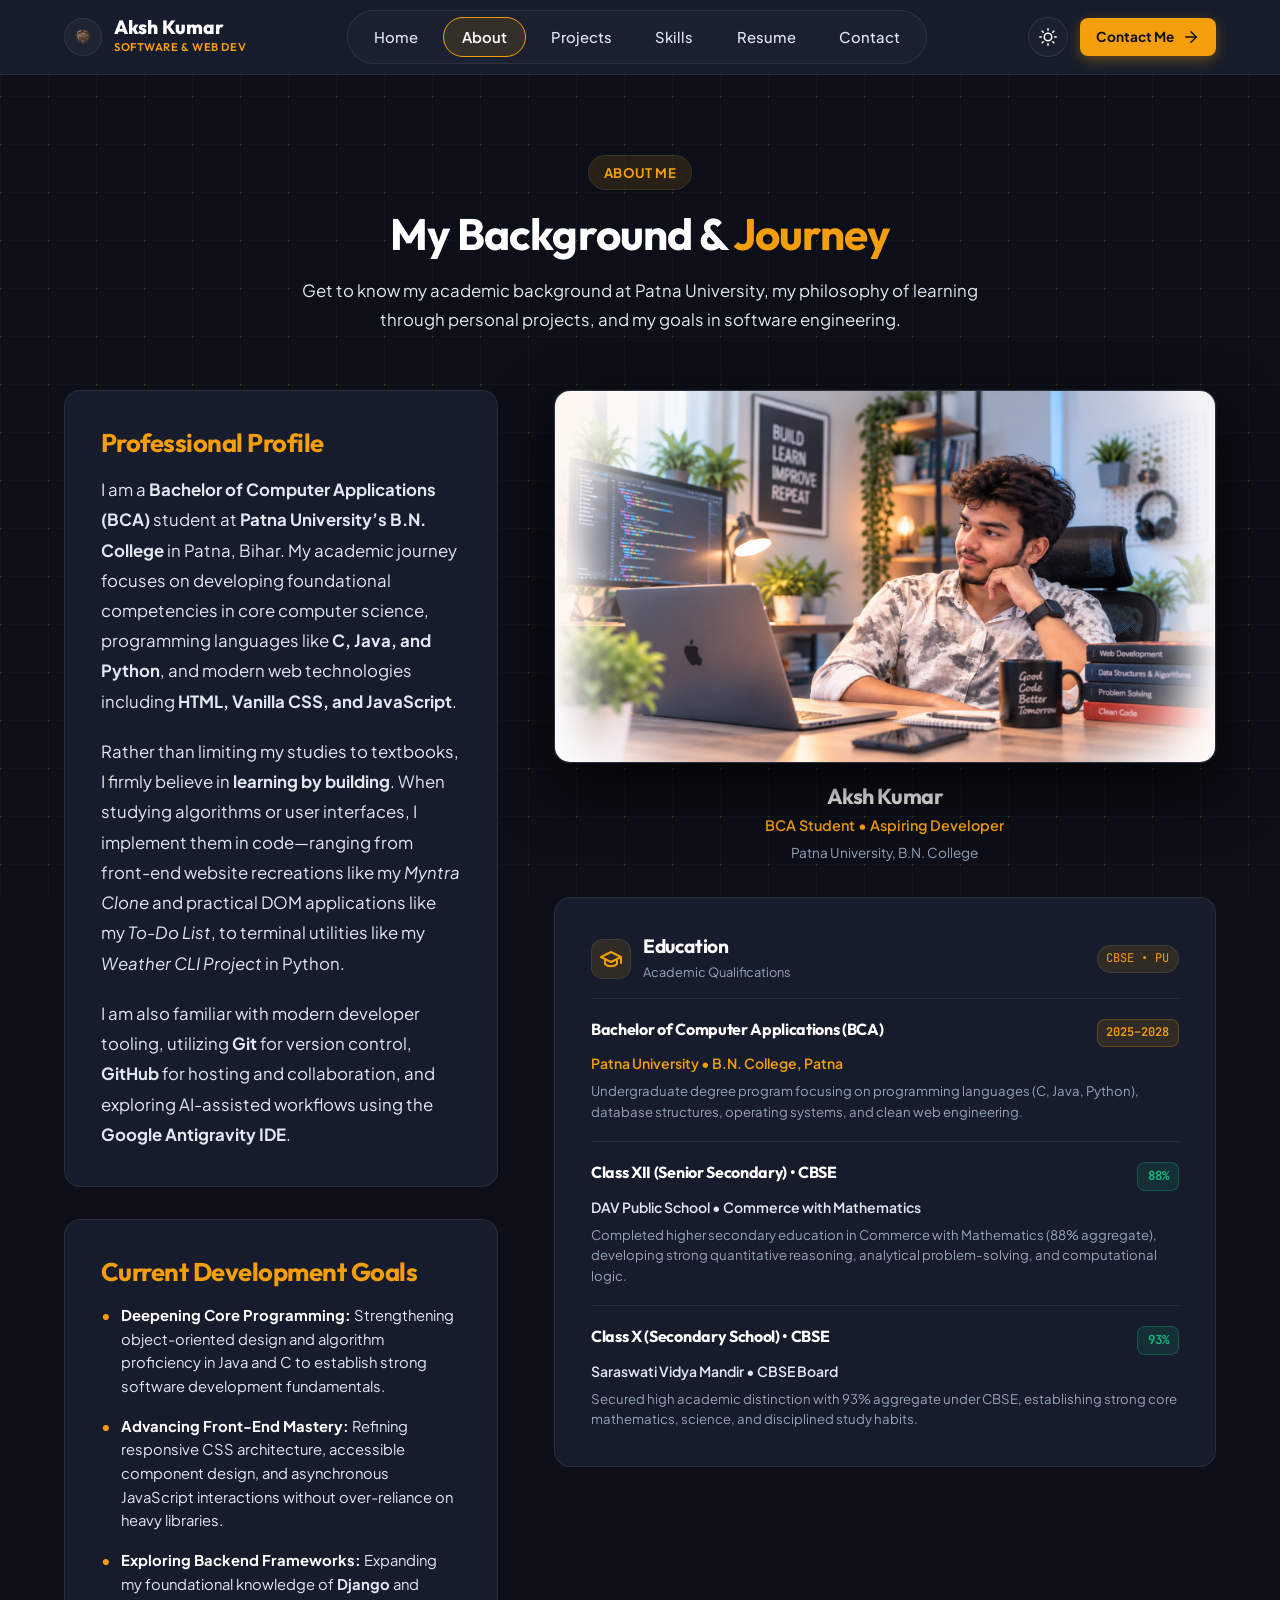
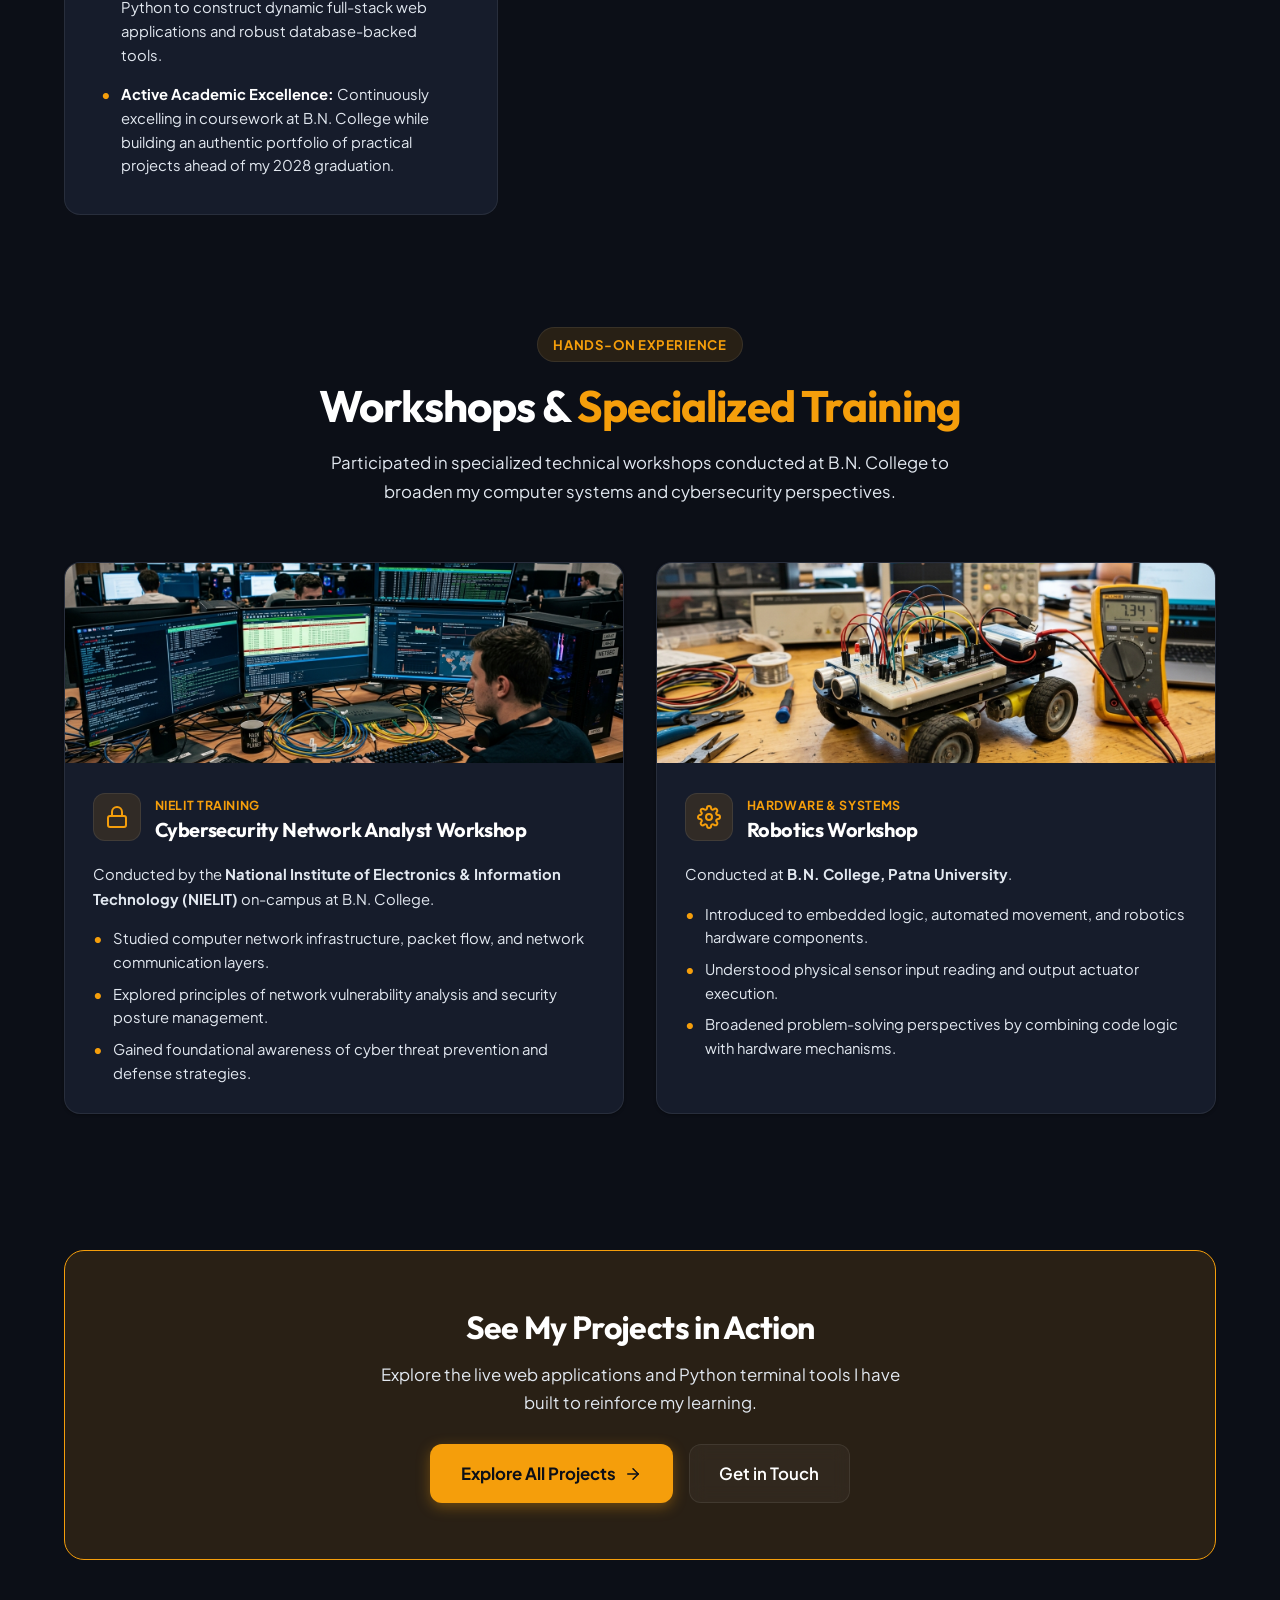
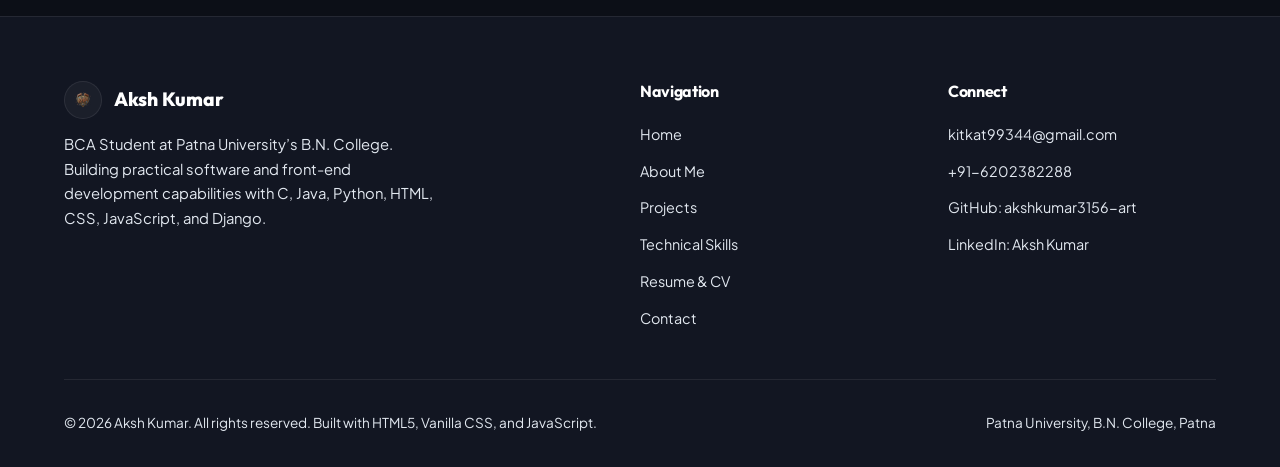
==== about.html @ bdd71a9c "Initial commit: Production-ready personal developer portfolio for Aksh Kumar" ====
<!DOCTYPE html>
<html lang="en" data-theme="dark">
<head>
  <meta charset="UTF-8">
  <meta name="viewport" content="width=device-width, initial-scale=1.0">
  <meta name="description" content="About Aksh Kumar - BCA Student at B.N. College, Patna University. Learn about his academic background, programming journey, workshops, and development goals.">
  <meta name="author" content="Aksh Kumar">
  <title>About Me | Aksh Kumar - BCA Student &amp; Developer</title>
  <link rel="icon" type="image/png" href="assets/images/kitkat-logo.png">
  <link rel="stylesheet" href="css/style.css">
</head>
<body>
  <!-- Navigation Header -->
  <header class="site-header" id="siteHeader">
    <div class="container nav-container">
      <a href="index.html" class="brand-link" aria-label="Aksh Kumar Portfolio Home">
        <img src="assets/images/kitkat-logo.png" alt="Aksh Kumar Emblem" class="brand-emblem" width="38" height="38">
        <span class="brand-text">
          <span class="brand-name">Aksh Kumar</span>
          <span class="brand-sub">Software &amp; Web Dev</span>
        </span>
      </a>

      <nav aria-label="Main Navigation">
        <ul class="nav-menu" id="desktopNav">
          <li><a href="index.html" class="nav-link">Home</a></li>
          <li><a href="about.html" class="nav-link active">About</a></li>
          <li><a href="projects.html" class="nav-link">Projects</a></li>
          <li><a href="skills.html" class="nav-link">Skills</a></li>
          <li><a href="resume.html" class="nav-link">Resume</a></li>
          <li><a href="contact.html" class="nav-link">Contact</a></li>
        </ul>
      </nav>

      <div class="nav-actions">
        <button type="button" class="theme-toggle-btn" id="themeToggleBtn" aria-label="Toggle Dark and Light Mode">
          <svg viewBox="0 0 24 24" fill="none" stroke="currentColor" stroke-width="2" stroke-linecap="round" stroke-linejoin="round" aria-hidden="true">
            <circle cx="12" cy="12" r="5"></circle>
            <line x1="12" y1="1" x2="12" y2="3"></line>
            <line x1="12" y1="21" x2="12" y2="23"></line>
            <line x1="4.22" y1="4.22" x2="5.64" y2="5.64"></line>
            <line x1="18.36" y1="18.36" x2="19.78" y2="19.78"></line>
            <line x1="1" y1="12" x2="3" y2="12"></line>
            <line x1="21" y1="12" x2="23" y2="12"></line>
            <line x1="4.22" y1="19.78" x2="5.64" y2="18.36"></line>
            <line x1="18.36" y1="5.64" x2="19.78" y2="4.22"></line>
          </svg>
        </button>

        <a href="contact.html" class="btn btn-primary btn-sm" id="navContactBtn">
          Contact Me
          <svg viewBox="0 0 24 24" fill="none" stroke="currentColor" stroke-width="2" stroke-linecap="round" stroke-linejoin="round" width="16" height="16" aria-hidden="true">
            <line x1="5" y1="12" x2="19" y2="12"></line>
            <polyline points="12 5 19 12 12 19"></polyline>
          </svg>
        </a>

        <button type="button" class="hamburger-btn" id="hamburgerBtn" aria-label="Toggle navigation menu" aria-expanded="false" aria-controls="mobileDrawer">
          <span></span>
          <span></span>
          <span></span>
        </button>
      </div>
    </div>

    <!-- Mobile Drawer -->
    <div class="mobile-nav-drawer" id="mobileDrawer" aria-label="Mobile Navigation">
      <a href="index.html" class="mobile-nav-link">Home</a>
      <a href="about.html" class="mobile-nav-link active">About</a>
      <a href="projects.html" class="mobile-nav-link">Projects</a>
      <a href="skills.html" class="mobile-nav-link">Skills</a>
      <a href="resume.html" class="mobile-nav-link">Resume</a>
      <a href="contact.html" class="mobile-nav-link">Contact</a>
      <div style="padding-top: 0.5rem;">
        <a href="assets/documents/Aksh_Kumar_Resume.pdf" download="Aksh_Kumar_Resume.pdf" target="_blank" rel="noopener noreferrer" class="btn btn-outline" style="width: 100%;">
          Download Resume (PDF)
        </a>
      </div>
    </div>
  </header>

  <!-- Main Content -->
  <main id="mainContent">
    <!-- About Hero Section -->
    <section class="section" id="aboutHero" style="padding-bottom: 2rem;">
      <div class="container">
        <div class="section-header">
          <span class="section-tag">About Me</span>
          <h1 class="section-title">My Background &amp; <span class="gradient-text">Journey</span></h1>
          <p class="section-description">
            Get to know my academic background at Patna University, my philosophy of learning through personal projects, and my goals in software engineering.
          </p>
        </div>

        <div class="hero-grid" style="align-items: flex-start;">
          <!-- Left: Detailed Bio -->
          <div>
            <div class="glass-card" style="margin-bottom: 2rem;">
              <h2 style="font-size: 1.6rem; margin-bottom: 1rem; color: var(--accent-primary);">Professional Profile</h2>
              <p style="font-size: 1.05rem; line-height: 1.8; margin-bottom: 1.25rem;">
                I am a <strong>Bachelor of Computer Applications (BCA)</strong> student at <strong>Patna University’s B.N. College</strong> in Patna, Bihar. My academic journey focuses on developing foundational competencies in core computer science, programming languages like <strong>C, Java, and Python</strong>, and modern web technologies including <strong>HTML, Vanilla CSS, and JavaScript</strong>.
              </p>
              <p style="font-size: 1.05rem; line-height: 1.8; margin-bottom: 1.25rem;">
                Rather than limiting my studies to textbooks, I firmly believe in <strong>learning by building</strong>. When studying algorithms or user interfaces, I implement them in code—ranging from front-end website recreations like my <em>Myntra Clone</em> and practical DOM applications like my <em>To-Do List</em>, to terminal utilities like my <em>Weather CLI Project</em> in Python.
              </p>
              <p style="font-size: 1.05rem; line-height: 1.8;">
                I am also familiar with modern developer tooling, utilizing <strong>Git</strong> for version control, <strong>GitHub</strong> for hosting and collaboration, and exploring AI-assisted workflows using the <strong>Google Antigravity IDE</strong>.
              </p>
            </div>

            <!-- Current Development Goals -->
            <div class="glass-card">
              <h2 style="font-size: 1.6rem; margin-bottom: 1rem; color: var(--accent-indigo);">Current Development Goals</h2>
              <ul class="resume-bullets" style="gap: 1rem;">
                <li>
                  <strong style="color: var(--text-primary);">Deepening Core Programming:</strong> Strengthening object-oriented design and algorithm proficiency in Java and C to establish strong software development fundamentals.
                </li>
                <li>
                  <strong style="color: var(--text-primary);">Advancing Front-End Mastery:</strong> Refining responsive CSS architecture, accessible component design, and asynchronous JavaScript interactions without over-reliance on heavy libraries.
                </li>
                <li>
                  <strong style="color: var(--text-primary);">Exploring Backend Frameworks:</strong> Expanding my foundational knowledge of <strong>Django</strong> and Python to construct dynamic full-stack web applications and robust database-backed tools.
                </li>
                <li>
                  <strong style="color: var(--text-primary);">Active Academic Excellence:</strong> Continuously excelling in coursework at B.N. College while building an authentic portfolio of practical projects ahead of my 2028 graduation.
                </li>
              </ul>
            </div>
          </div>

          <!-- Right Column: Profile Card & Education -->
          <div>
            <div class="hero-image-card" style="margin-bottom: 2rem;">
              <div class="hero-photo-container">
                <img src="assets/images/aksh-profile.png" alt="Aksh Kumar at his modern development workstation" class="hero-photo" width="1280" height="720" loading="eager">
              </div>
              <div style="padding-top: 1.25rem; text-align: center;">
                <h3 style="font-size: 1.35rem; margin-bottom: 0.25rem;">Aksh Kumar</h3>
                <p style="color: var(--accent-primary); font-weight: 600; font-size: 0.9rem;">BCA Student &bull; Aspiring Developer</p>
                <p style="color: var(--text-muted); font-size: 0.85rem; margin-top: 0.25rem;">Patna University, B.N. College</p>
              </div>
            </div>

            <!-- Academic Background & Education Card -->
            <div class="glass-card" style="margin-bottom: 2rem;">
              <div style="display: flex; align-items: center; justify-content: space-between; gap: 0.75rem; margin-bottom: 1.25rem; padding-bottom: 0.85rem; border-bottom: 1px solid var(--border-subtle);">
                <div style="display: flex; align-items: center; gap: 0.75rem;">
                  <div class="skill-icon-wrap" style="width: 40px; height: 40px;">
                    <svg viewBox="0 0 24 24" fill="none" stroke="currentColor" stroke-width="2" stroke-linecap="round" stroke-linejoin="round" width="20" height="20" aria-hidden="true">
                      <path d="M22 10v6M2 10l10-5 10 5-10 5z"></path>
                      <path d="M6 12v5c3 3 9 3 12 0v-5"></path>
                    </svg>
                  </div>
                  <div>
                    <h3 style="font-size: 1.2rem;">Education</h3>
                    <span style="font-size: 0.8rem; color: var(--text-muted);">Academic Qualifications</span>
                  </div>
                </div>
                <span class="skill-badge" style="font-family: var(--font-mono); font-size: 0.75rem;">CBSE &bull; PU</span>
              </div>

              <!-- Education Timeline -->
              <div style="display: flex; flex-direction: column; gap: 1.25rem;">
                <!-- 1. Bachelor of Computer Applications -->
                <div style="padding-bottom: 1.15rem; border-bottom: 1px solid var(--border-subtle);">
                  <div style="display: flex; justify-content: space-between; align-items: flex-start; gap: 0.5rem; margin-bottom: 0.3rem;">
                    <h4 style="font-size: 1rem; font-weight: 700; color: var(--text-primary); line-height: 1.3;">
                      Bachelor of Computer Applications (BCA)
                    </h4>
                    <span style="font-family: var(--font-mono); font-size: 0.75rem; font-weight: 600; color: var(--accent-primary); background: var(--gradient-accent-soft); padding: 0.2rem 0.55rem; border-radius: var(--radius-sm); border: 1px solid rgba(245, 158, 11, 0.25); white-space: nowrap;">
                      2025–2028
                    </span>
                  </div>
                  <div style="font-size: 0.875rem; color: var(--accent-primary); font-weight: 600; margin-bottom: 0.4rem;">
                    Patna University &bull; B.N. College, Patna
                  </div>
                  <p style="font-size: 0.825rem; color: var(--text-muted); line-height: 1.55; margin: 0;">
                    Undergraduate degree program focusing on programming languages (C, Java, Python), database structures, operating systems, and clean web engineering.
                  </p>
                </div>

                <!-- 2. Class 12th (Senior Secondary) -->
                <div style="padding-bottom: 1.15rem; border-bottom: 1px solid var(--border-subtle);">
                  <div style="display: flex; justify-content: space-between; align-items: flex-start; gap: 0.5rem; margin-bottom: 0.3rem;">
                    <h4 style="font-size: 1rem; font-weight: 700; color: var(--text-primary); line-height: 1.3;">
                      Class XII (Senior Secondary) &bull; CBSE
                    </h4>
                    <span style="font-family: var(--font-mono); font-size: 0.78rem; font-weight: 700; color: #10b981; background: rgba(16, 185, 129, 0.12); padding: 0.2rem 0.6rem; border-radius: var(--radius-sm); border: 1px solid rgba(16, 185, 129, 0.3); white-space: nowrap;">
                      88%
                    </span>
                  </div>
                  <div style="font-size: 0.875rem; color: var(--text-secondary); font-weight: 600; margin-bottom: 0.4rem;">
                    DAV Public School &bull; Commerce with Mathematics
                  </div>
                  <p style="font-size: 0.825rem; color: var(--text-muted); line-height: 1.55; margin: 0;">
                    Completed higher secondary education in Commerce with Mathematics (88% aggregate), developing strong quantitative reasoning, analytical problem-solving, and computational logic.
                  </p>
                </div>

                <!-- 3. Class 10th (Secondary School) -->
                <div>
                  <div style="display: flex; justify-content: space-between; align-items: flex-start; gap: 0.5rem; margin-bottom: 0.3rem;">
                    <h4 style="font-size: 1rem; font-weight: 700; color: var(--text-primary); line-height: 1.3;">
                      Class X (Secondary School) &bull; CBSE
                    </h4>
                    <span style="font-family: var(--font-mono); font-size: 0.78rem; font-weight: 700; color: #10b981; background: rgba(16, 185, 129, 0.12); padding: 0.2rem 0.6rem; border-radius: var(--radius-sm); border: 1px solid rgba(16, 185, 129, 0.3); white-space: nowrap;">
                      93%
                    </span>
                  </div>
                  <div style="font-size: 0.875rem; color: var(--text-secondary); font-weight: 600; margin-bottom: 0.4rem;">
                    Saraswati Vidya Mandir &bull; CBSE Board
                  </div>
                  <p style="font-size: 0.825rem; color: var(--text-muted); line-height: 1.55; margin: 0;">
                    Secured high academic distinction with 93% aggregate under CBSE, establishing strong core mathematics, science, and disciplined study habits.
                  </p>
                </div>
              </div>
            </div>
          </div>
        </div>
      </div>
    </section>

    <!-- Technical Workshops Section -->
    <section class="section" id="workshopsSection">
      <div class="container">
        <div class="section-header">
          <span class="section-tag">Hands-on Experience</span>
          <h2 class="section-title">Workshops &amp; <span class="gradient-text">Specialized Training</span></h2>
          <p class="section-description">
            Participated in specialized technical workshops conducted at B.N. College to broaden my computer systems and cybersecurity perspectives.
          </p>
        </div>

        <div style="display: grid; grid-template-columns: repeat(auto-fit, minmax(320px, 1fr)); gap: 2rem;">
          <!-- Workshop 1: Cybersecurity -->
          <article class="workshop-card">
            <div class="workshop-media-wrap">
              <img src="assets/images/workshop-cybersecurity.jpg" alt="Cybersecurity Network Analyst Workshop Lab at B.N. College" class="workshop-media-img" loading="lazy">
            </div>
            <div class="workshop-body">
              <div style="display: flex; align-items: center; gap: 0.85rem; margin-bottom: 1.25rem;">
                <div class="skill-icon-wrap">
                  <svg viewBox="0 0 24 24" fill="none" stroke="currentColor" stroke-width="2" stroke-linecap="round" stroke-linejoin="round" aria-hidden="true">
                    <rect x="3" y="11" width="18" height="11" rx="2" ry="2"></rect>
                    <path d="M7 11V7a5 5 0 0 1 10 0v4"></path>
                  </svg>
                </div>
                <div>
                  <span style="font-size: 0.775rem; color: var(--accent-primary); font-weight: 700; text-transform: uppercase; letter-spacing: 0.05em;">NIELIT Training</span>
                  <h3 style="font-size: 1.25rem;">Cybersecurity Network Analyst Workshop</h3>
                </div>
              </div>
              <p style="font-size: 0.925rem; color: var(--text-secondary); margin-bottom: 1rem;">
                Conducted by the <strong>National Institute of Electronics &amp; Information Technology (NIELIT)</strong> on-campus at B.N. College.
              </p>
              <ul class="resume-bullets">
                <li>Studied computer network infrastructure, packet flow, and network communication layers.</li>
                <li>Explored principles of network vulnerability analysis and security posture management.</li>
                <li>Gained foundational awareness of cyber threat prevention and defense strategies.</li>
              </ul>
            </div>
          </article>

          <!-- Workshop 2: Robotics -->
          <article class="workshop-card">
            <div class="workshop-media-wrap">
              <img src="assets/images/workshop-robotics.jpg" alt="Robotics Hardware and Embedded Systems Laboratory Workbench" class="workshop-media-img" loading="lazy">
            </div>
            <div class="workshop-body">
              <div style="display: flex; align-items: center; gap: 0.85rem; margin-bottom: 1.25rem;">
                <div class="skill-icon-wrap">
                  <svg viewBox="0 0 24 24" fill="none" stroke="currentColor" stroke-width="2" stroke-linecap="round" stroke-linejoin="round" aria-hidden="true">
                    <circle cx="12" cy="12" r="3"></circle>
                    <path d="M19.4 15a1.65 1.65 0 0 0 .33 1.82l.06.06a2 2 0 0 1 0 2.83 2 2 0 0 1-2.83 0l-.06-.06a1.65 1.65 0 0 0-1.82-.33 1.65 1.65 0 0 0-1 1.51V21a2 2 0 0 1-2 2 2 2 0 0 1-2-2v-.09A1.65 1.65 0 0 0 9 19.4a1.65 1.65 0 0 0-1.82.33l-.06.06a2 2 0 0 1-2.83 0 2 2 0 0 1 0-2.83l.06-.06a1.65 1.65 0 0 0 .33-1.82 1.65 1.65 0 0 0-1.51-1H3a2 2 0 0 1-2-2 2 2 0 0 1 2-2h.09A1.65 1.65 0 0 0 4.6 9a1.65 1.65 0 0 0-.33-1.82l-.06-.06a2 2 0 0 1 0-2.83 2 2 0 0 1 2.83 0l.06.06a1.65 1.65 0 0 0 1.82.33H9a1.65 1.65 0 0 0 1-1.51V3a2 2 0 0 1 2-2 2 2 0 0 1 2 2v.09a1.65 1.65 0 0 0 1 1.51 1.65 1.65 0 0 0 1.82-.33l.06-.06a2 2 0 0 1 2.83 0 2 2 0 0 1 0 2.83l-.06.06a1.65 1.65 0 0 0-.33 1.82V9a1.65 1.65 0 0 0 1.51 1H21a2 2 0 0 1 2 2 2 2 0 0 1-2 2h-.09a1.65 1.65 0 0 0-1.51 1z"></path>
                  </svg>
                </div>
                <div>
                  <span style="font-size: 0.775rem; color: var(--accent-indigo); font-weight: 700; text-transform: uppercase; letter-spacing: 0.05em;">Hardware &amp; Systems</span>
                  <h3 style="font-size: 1.25rem;">Robotics Workshop</h3>
                </div>
              </div>
              <p style="font-size: 0.925rem; color: var(--text-secondary); margin-bottom: 1rem;">
                Conducted at <strong>B.N. College, Patna University</strong>.
              </p>
              <ul class="resume-bullets">
                <li>Introduced to embedded logic, automated movement, and robotics hardware components.</li>
                <li>Understood physical sensor input reading and output actuator execution.</li>
                <li>Broadened problem-solving perspectives by combining code logic with hardware mechanisms.</li>
              </ul>
            </div>
          </article>
        </div>
      </div>
    </section>

    <!-- Navigation Prompt to Projects & Contact -->
    <section class="section section-sm">
      <div class="container">
        <div class="cta-banner">
          <h2 class="cta-title">See My Projects in Action</h2>
          <p class="cta-desc">
            Explore the live web applications and Python terminal tools I have built to reinforce my learning.
          </p>
          <div style="display: flex; justify-content: center; gap: 1rem; flex-wrap: wrap;">
            <a href="projects.html" class="btn btn-primary btn-lg">
              Explore All Projects
              <svg viewBox="0 0 24 24" fill="none" stroke="currentColor" stroke-width="2" stroke-linecap="round" stroke-linejoin="round" aria-hidden="true">
                <line x1="5" y1="12" x2="19" y2="12"></line>
                <polyline points="12 5 19 12 12 19"></polyline>
              </svg>
            </a>
            <a href="contact.html" class="btn btn-secondary btn-lg">
              Get in Touch
            </a>
          </div>
        </div>
      </div>
    </section>
  </main>

  <!-- Site Footer -->
  <footer class="site-footer">
    <div class="container">
      <div class="footer-grid">
        <div>
          <a href="index.html" class="brand-link">
            <img src="assets/images/kitkat-logo.png" alt="Aksh Kumar Emblem" class="brand-emblem" width="38" height="38">
            <span class="brand-name">Aksh Kumar</span>
          </a>
          <p class="footer-brand-desc">
            BCA Student at Patna University’s B.N. College. Building practical software and front-end development capabilities with C, Java, Python, HTML, CSS, JavaScript, and Django.
          </p>
        </div>

        <div>
          <h3 class="footer-col-title">Navigation</h3>
          <ul class="footer-links-list">
            <li><a href="index.html" class="footer-link">Home</a></li>
            <li><a href="about.html" class="footer-link">About Me</a></li>
            <li><a href="projects.html" class="footer-link">Projects</a></li>
            <li><a href="skills.html" class="footer-link">Technical Skills</a></li>
            <li><a href="resume.html" class="footer-link">Resume &amp; CV</a></li>
            <li><a href="contact.html" class="footer-link">Contact</a></li>
          </ul>
        </div>

        <div>
          <h3 class="footer-col-title">Connect</h3>
          <ul class="footer-links-list">
            <li><a href="mailto:kitkat99344@gmail.com" class="footer-link">kitkat99344@gmail.com</a></li>
            <li><a href="tel:+916202382288" class="footer-link">+91-6202382288</a></li>
            <li><a href="https://github.com/akshkumar3156-art" target="_blank" rel="noopener noreferrer" class="footer-link">GitHub: akshkumar3156-art</a></li>
            <li><a href="https://www.linkedin.com/in/aksh-kumar-370840359/" target="_blank" rel="noopener noreferrer" class="footer-link">LinkedIn: Aksh Kumar</a></li>
          </ul>
        </div>
      </div>

      <div class="footer-bottom">
        <p>&copy; 2026 Aksh Kumar. All rights reserved. Built with HTML5, Vanilla CSS, and JavaScript.</p>
        <p>Patna University, B.N. College, Patna</p>
      </div>
    </div>
  </footer>

  <button type="button" class="back-to-top-btn" id="backToTopBtn" aria-label="Back to top of page">
    <svg viewBox="0 0 24 24" fill="none" stroke="currentColor" stroke-width="2" stroke-linecap="round" stroke-linejoin="round" aria-hidden="true">
      <polyline points="18 15 12 9 6 15"></polyline>
    </svg>
  </button>

  <script src="js/portfolio-data.js"></script>
  <script src="js/script.js"></script>
</body>
</html>
---- css/style.css ----
/* ==========================================================================
   AKSH KUMAR - DEVELOPER PORTFOLIO
   Design System & Master Stylesheet
   Theme: Architectural Obsidian, Warm Golden Amber & Sunset Coral (Zero Gradients)
   Authentic human-crafted developer aesthetics with 2-3 disciplined solid colors
   ========================================================================== */

@import url('https://fonts.googleapis.com/css2?family=JetBrains+Mono:wght@400;500;600&family=Plus+Jakarta+Sans:wght@300;400;500;600;700;800&family=Outfit:wght@400;500;600;700;800&display=swap');

/* --------------------------------------------------------------------------
   1. CSS Custom Properties / Design Tokens
   Solid 2-3 Color Mix: Warm Golden Amber (#f59e0b) + Sunset Coral (#f43f5e)
   Zero Gradients - Pure Human-Engineered Technical Precision
   -------------------------------------------------------------------------- */
:root {
  /* Architectural Dark Canvas */
  --bg-primary: #0c0f17;
  --bg-secondary: #121622;
  --bg-surface: #161c2b;
  --bg-surface-solid: #161c2b;
  --bg-surface-hover: #1e2538;
  --bg-surface-alt: #1a2030;

  --border-subtle: rgba(255, 255, 255, 0.08);
  --border-hover: #f59e0b;
  --border-focus: #f59e0b;

  --text-primary: #ffffff;
  --text-secondary: #e2e8f0;
  --text-muted: #94a3b8;
  --text-inverse: #0c0f17;
  --text-on-accent: #ffffff;

  /* Solid 2-3 Color Architecture (Warm Amber + Sunset Coral) */
  --accent-primary: #f59e0b;
  --accent-primary-hover: #d97706;
  --accent-secondary: #f43f5e;
  --accent-secondary-hover: #e11d48;
  --accent-tertiary: #f59e0b;
  --accent-rose: #f43f5e;
  --accent-fuchsia: #f43f5e;
  --accent-indigo: #f59e0b;
  --accent-cyan: #f43f5e;
  --accent-amber: #f59e0b;

  /* Solid Aliases (Strictly ZERO Gradients across the entire site) */
  --gradient-accent: #f59e0b;
  --gradient-accent-hover: #d97706;
  --gradient-text: #f59e0b;
  --gradient-accent-soft: rgba(245, 158, 11, 0.12);
  --gradient-card-border: rgba(245, 158, 11, 0.35);
  --hero-ambient-glow: transparent;

  /* Architectural Depth Shadows (Zero Neon Blobs) */
  --shadow-sm: 0 1px 3px rgba(0, 0, 0, 0.35);
  --shadow-md: 0 4px 16px rgba(0, 0, 0, 0.4);
  --shadow-lg: 0 10px 30px rgba(0, 0, 0, 0.5);
  --shadow-hover: 0 12px 32px rgba(0, 0, 0, 0.55);

  --font-sans: 'Plus Jakarta Sans', -apple-system, BlinkMacSystemFont, 'Segoe UI', Roboto, sans-serif;
  --font-heading: 'Outfit', 'Plus Jakarta Sans', sans-serif;
  --font-mono: 'JetBrains Mono', monospace;

  --radius-sm: 8px;
  --radius-md: 12px;
  --radius-lg: 16px;
  --radius-xl: 20px;
  --radius-full: 9999px;

  --transition-fast: 160ms ease;
  --transition-base: 240ms ease;
  --transition-smooth: 350ms ease;

  --nav-height: 74px;
  --container-max: 1200px;
}

/* Light Theme: Clean Architectural Porcelain with Solid Amber & Coral */
[data-theme="light"] {
  --bg-primary: #f8fafc;
  --bg-secondary: #f1f5f9;
  --bg-surface: #ffffff;
  --bg-surface-solid: #ffffff;
  --bg-surface-hover: #f8fafc;
  --bg-surface-alt: #e2e8f0;

  --border-subtle: rgba(15, 23, 42, 0.08);
  --border-hover: #d97706;
  --border-focus: #d97706;

  --text-primary: #0f172a;
  --text-secondary: #334155;
  --text-muted: #64748b;
  --text-inverse: #ffffff;
  --text-on-accent: #ffffff;

  --accent-primary: #d97706;
  --accent-primary-hover: #b45309;
  --accent-secondary: #e11d48;
  --accent-secondary-hover: #be123c;
  --accent-tertiary: #d97706;
  --accent-rose: #e11d48;
  --accent-fuchsia: #e11d48;
  --accent-indigo: #d97706;
  --accent-cyan: #e11d48;
  --accent-amber: #d97706;

  /* Solid Aliases (Zero Gradients) */
  --gradient-accent: #d97706;
  --gradient-accent-hover: #b45309;
  --gradient-text: #d97706;
  --gradient-accent-soft: rgba(217, 119, 6, 0.08);
  --gradient-card-border: rgba(217, 119, 6, 0.25);
  --hero-ambient-glow: transparent;

  --shadow-sm: 0 1px 3px rgba(15, 23, 42, 0.06);
  --shadow-md: 0 4px 14px rgba(15, 23, 42, 0.08);
  --shadow-lg: 0 10px 28px rgba(15, 23, 42, 0.1);
  --shadow-hover: 0 8px 24px rgba(217, 119, 6, 0.15);
}

/* --------------------------------------------------------------------------
   2. Reset & Global Styles
   -------------------------------------------------------------------------- */
*, *::before, *::after {
  box-sizing: border-box;
  margin: 0;
  padding: 0;
}

html {
  font-size: 16px;
  scroll-behavior: smooth;
  -webkit-font-smoothing: antialiased;
  -moz-osx-font-smoothing: grayscale;
}

body {
  font-family: var(--font-sans);
  background-color: var(--bg-primary);
  background-image: url("data:image/svg+xml,%3Csvg xmlns='http://www.w3.org/2000/svg' width='48' height='48' viewBox='0 0 48 48'%3E%3Cpath d='M48 0H0v48' fill='none' stroke='rgba(255,255,255,0.038)' stroke-width='1'/%3E%3Ccircle cx='0' cy='0' r='1.5' fill='rgba(245,158,11,0.28)'/%3E%3C/svg%3E");
  background-repeat: repeat;
  background-attachment: fixed;
  color: var(--text-primary);
  line-height: 1.65;
  min-height: 100vh;
  display: flex;
  flex-direction: column;
  overflow-x: hidden;
  position: relative;
  transition: background-color var(--transition-base), color var(--transition-base);
}

[data-theme="light"] body,
body[data-theme="light"] {
  background-image: url("data:image/svg+xml,%3Csvg xmlns='http://www.w3.org/2000/svg' width='48' height='48' viewBox='0 0 48 48'%3E%3Cpath d='M48 0H0v48' fill='none' stroke='rgba(15,23,42,0.045)' stroke-width='1'/%3E%3Ccircle cx='0' cy='0' r='1.5' fill='rgba(217,119,6,0.22)'/%3E%3C/svg%3E");
}

/* Typography Defaults */
h1, h2, h3, h4, h5, h6 {
  font-family: var(--font-heading);
  color: var(--text-primary);
  font-weight: 700;
  line-height: 1.25;
  letter-spacing: -0.02em;
}

p {
  color: var(--text-secondary);
}

a {
  color: inherit;
  text-decoration: none;
  transition: color var(--transition-fast);
}

img {
  max-width: 100%;
  height: auto;
  display: block;
}

button, input, textarea, select {
  font-family: inherit;
  font-size: 1rem;
  color: inherit;
}

:focus-visible {
  outline: 2px solid var(--border-focus);
  outline-offset: 3px;
  border-radius: var(--radius-sm);
}

/* --------------------------------------------------------------------------
   3. Layout & Container
   -------------------------------------------------------------------------- */
.container {
  width: 100%;
  max-width: var(--container-max);
  margin-left: auto;
  margin-right: auto;
  padding-left: 1.5rem;
  padding-right: 1.5rem;
}

.section {
  padding: 5rem 0;
  position: relative;
}

.section-sm {
  padding: 3.5rem 0;
}

.section-header {
  text-align: center;
  max-width: 680px;
  margin: 0 auto 3.5rem auto;
}

.section-tag {
  display: inline-flex;
  align-items: center;
  gap: 0.5rem;
  padding: 0.35rem 0.95rem;
  border-radius: var(--radius-full);
  background: var(--gradient-accent-soft);
  border: 1px solid var(--border-subtle);
  color: var(--accent-primary);
  font-size: 0.825rem;
  font-weight: 700;
  letter-spacing: 0.04em;
  text-transform: uppercase;
  margin-bottom: 1rem;
}

.section-title {
  font-size: 2.25rem;
  margin-bottom: 1rem;
}

@media (min-width: 768px) {
  .section-title {
    font-size: 2.75rem;
  }
}

.section-description {
  font-size: 1.05rem;
  color: var(--text-secondary);
  line-height: 1.7;
}

.gradient-text {
  color: var(--accent-primary);
  background: none;
  -webkit-background-clip: initial;
  background-clip: initial;
  -webkit-text-fill-color: initial;
  display: inline;
}

/* --------------------------------------------------------------------------
   4. Header & Navigation Bar
   -------------------------------------------------------------------------- */
.site-header {
  position: sticky;
  top: 0;
  z-index: 1000;
  background: var(--bg-surface);
  backdrop-filter: blur(14px);
  -webkit-backdrop-filter: blur(14px);
  border-bottom: 1px solid var(--border-subtle);
  transition: all var(--transition-base);
}

.site-header.scrolled {
  background: var(--bg-secondary);
  box-shadow: var(--shadow-sm);
}

.nav-container {
  display: flex;
  align-items: center;
  justify-content: space-between;
  height: var(--nav-height);
  position: relative;
}

/* Brand Logo */
.brand-link {
  display: flex;
  align-items: center;
  gap: 0.75rem;
  font-weight: 700;
  font-size: 1.2rem;
  color: var(--text-primary);
  font-family: var(--font-heading);
}

.brand-emblem {
  width: 38px;
  height: 38px;
  border-radius: 50%;
  object-fit: contain;
  background: rgba(255, 255, 255, 0.04);
  padding: 2px;
  border: 1px solid var(--border-subtle);
  transition: transform var(--transition-fast);
}

.brand-link:hover .brand-emblem {
  transform: rotate(8deg) scale(1.05);
}

.brand-text {
  display: flex;
  flex-direction: column;
}

.brand-name {
  line-height: 1.1;
  font-weight: 800;
}

.brand-sub {
  font-size: 0.7rem;
  font-weight: 600;
  color: var(--accent-primary);
  letter-spacing: 0.05em;
  text-transform: uppercase;
}

/* Center Desktop Navigation */
.nav-menu {
  display: none;
  list-style: none;
  align-items: center;
  gap: 0.4rem;
  background: rgba(255, 255, 255, 0.02);
  padding: 0.35rem 0.5rem;
  border-radius: var(--radius-full);
  border: 1px solid var(--border-subtle);
}

@media (min-width: 992px) {
  .nav-menu {
    display: flex;
  }
}

.nav-link {
  display: inline-block;
  padding: 0.45rem 1.15rem;
  font-size: 0.925rem;
  font-weight: 500;
  color: var(--text-secondary);
  border-radius: var(--radius-full);
  transition: all var(--transition-fast);
}

.nav-link:hover {
  color: var(--text-primary);
  background: rgba(255, 255, 255, 0.04);
}

.nav-link.active {
  color: var(--text-primary);
  background: var(--gradient-accent-soft);
  font-weight: 600;
  border: 1px solid var(--border-hover);
}

/* Right Nav Actions */
.nav-actions {
  display: flex;
  align-items: center;
  gap: 0.75rem;
}

.theme-toggle-btn {
  background: var(--bg-surface-alt);
  border: 1px solid var(--border-subtle);
  color: var(--text-primary);
  width: 40px;
  height: 40px;
  border-radius: 50%;
  display: flex;
  align-items: center;
  justify-content: center;
  cursor: pointer;
  transition: all var(--transition-fast);
}

.theme-toggle-btn:hover {
  border-color: var(--accent-primary);
  transform: rotate(15deg);
  background: var(--bg-surface-hover);
}

.theme-toggle-btn svg {
  width: 18px;
  height: 18px;
  stroke: currentColor;
}

/* Mobile Hamburger Toggle */
.hamburger-btn {
  display: flex;
  flex-direction: column;
  justify-content: center;
  align-items: center;
  width: 42px;
  height: 42px;
  background: var(--bg-surface-alt);
  border: 1px solid var(--border-subtle);
  border-radius: var(--radius-sm);
  cursor: pointer;
  padding: 0;
  gap: 5px;
  transition: all var(--transition-fast);
}

@media (min-width: 992px) {
  .hamburger-btn {
    display: none;
  }
}

.hamburger-btn span {
  width: 22px;
  height: 2px;
  background-color: var(--text-primary);
  border-radius: 2px;
  transition: transform var(--transition-fast), opacity var(--transition-fast);
}

.hamburger-btn.active span:nth-child(1) {
  transform: translateY(7px) rotate(45deg);
}
.hamburger-btn.active span:nth-child(2) {
  opacity: 0;
}
.hamburger-btn.active span:nth-child(3) {
  transform: translateY(-7px) rotate(-45deg);
}

/* Mobile Drawer */
.mobile-nav-drawer {
  position: fixed;
  top: var(--nav-height);
  left: 0;
  width: 100%;
  background: var(--bg-secondary);
  border-bottom: 1px solid var(--border-subtle);
  box-shadow: var(--shadow-lg);
  padding: 1.5rem;
  display: flex;
  flex-direction: column;
  gap: 0.75rem;
  opacity: 0;
  visibility: hidden;
  transform: translateY(-10px);
  transition: all var(--transition-base);
  z-index: 999;
}

.mobile-nav-drawer.open {
  opacity: 1;
  visibility: visible;
  transform: translateY(0);
}

.mobile-nav-link {
  display: flex;
  align-items: center;
  justify-content: space-between;
  padding: 0.85rem 1rem;
  font-size: 1.05rem;
  font-weight: 500;
  border-radius: var(--radius-md);
  color: var(--text-secondary);
  transition: all var(--transition-fast);
}

.mobile-nav-link:hover,
.mobile-nav-link.active {
  color: var(--text-primary);
  background: var(--gradient-accent-soft);
  font-weight: 600;
}

/* --------------------------------------------------------------------------
   5. Buttons & Interactive Elements
   -------------------------------------------------------------------------- */
.btn {
  display: inline-flex;
  align-items: center;
  justify-content: center;
  gap: 0.5rem;
  padding: 0.75rem 1.5rem;
  font-size: 0.95rem;
  font-weight: 600;
  border-radius: var(--radius-md);
  border: 1px solid transparent;
  cursor: pointer;
  transition: all var(--transition-fast);
  text-decoration: none;
  white-space: nowrap;
}

.btn-primary {
  background-color: var(--accent-primary);
  color: #0c0f17;
  font-weight: 700;
  border: 1px solid rgba(245, 158, 11, 0.4);
  box-shadow: 0 4px 14px rgba(245, 158, 11, 0.35);
  position: relative;
  overflow: hidden;
}

.btn-primary:hover {
  transform: translateY(-2px);
  background-color: var(--accent-primary-hover);
  color: #0c0f17;
  box-shadow: 0 8px 24px rgba(245, 158, 11, 0.45);
}

.btn-secondary {
  background: rgba(255, 255, 255, 0.04);
  backdrop-filter: blur(8px);
  color: var(--text-primary);
  border: 1px solid var(--border-subtle);
}

.btn-secondary:hover {
  border-color: var(--border-hover);
  background: rgba(245, 158, 11, 0.1);
  transform: translateY(-2px);
  box-shadow: 0 4px 16px rgba(245, 158, 11, 0.15);
}

.btn-outline {
  background: transparent;
  color: var(--text-primary);
  border: 1px solid var(--border-subtle);
}

.btn-outline:hover {
  border-color: var(--border-hover);
  color: #ffffff;
  background: var(--gradient-accent-soft);
  transform: translateY(-2px);
  box-shadow: 0 4px 16px rgba(245, 158, 11, 0.2);
}

.btn-sm {
  padding: 0.45rem 0.95rem;
  font-size: 0.85rem;
  border-radius: var(--radius-sm);
}

.btn-lg {
  padding: 0.9rem 1.85rem;
  font-size: 1.05rem;
  border-radius: var(--radius-md);
}

.btn svg {
  width: 18px;
  height: 18px;
  stroke: currentColor;
}

/* --------------------------------------------------------------------------
   6. Hero Section & Photo Fit (Fixed Landscape 1.83:1 Framing)
   -------------------------------------------------------------------------- */
.hero-section {
  min-height: calc(100vh - var(--nav-height));
  display: flex;
  align-items: center;
  padding: 1.25rem 0 1.75rem 0;
  position: relative;
}

.hero-grid {
  display: grid;
  grid-template-columns: 1fr;
  gap: 2rem;
  align-items: center;
  width: 100%;
}

@media (min-width: 820px) {
  .hero-grid {
    grid-template-columns: 1fr 1.25fr;
    gap: 2.25rem;
  }
}

@media (min-width: 1024px) {
  .hero-grid {
    grid-template-columns: 1fr 1.35fr;
    gap: 3rem;
  }
}

@media (min-width: 1280px) {
  .hero-grid {
    grid-template-columns: 0.95fr 1.45fr;
    gap: 3.5rem;
  }
}

.hero-content {
  display: flex;
  flex-direction: column;
  align-items: flex-start;
}

.status-badge {
  display: inline-flex;
  align-items: center;
  gap: 0.6rem;
  padding: 0.4rem 1rem;
  background: rgba(245, 158, 11, 0.08);
  border: 1px solid rgba(245, 158, 11, 0.25);
  border-radius: var(--radius-full);
  color: var(--accent-primary);
  font-size: 0.825rem;
  font-weight: 600;
  margin-bottom: 1.25rem;
  backdrop-filter: blur(8px);
}

.status-dot {
  width: 8px;
  height: 8px;
  background-color: var(--accent-secondary);
  border-radius: 50%;
  position: relative;
}

.status-dot::after {
  content: "";
  position: absolute;
  top: -2px;
  left: -2px;
  width: 12px;
  height: 12px;
  border-radius: 50%;
  border: 1px solid var(--accent-secondary);
  animation: pulseDot 2s infinite ease-out;
}

@keyframes pulseDot {
  0% { transform: scale(0.8); opacity: 1; }
  100% { transform: scale(2.2); opacity: 0; }
}

.hero-title {
  font-size: clamp(2rem, 3.2vw, 3.2rem);
  font-weight: 800;
  line-height: 1.15;
  margin-bottom: 0.5rem;
}

.hero-subtitle {
  font-size: clamp(1rem, 1.3vw, 1.15rem);
  font-weight: 600;
  color: var(--accent-primary);
  margin-bottom: 0.75rem;
  font-family: var(--font-heading);
}

.hero-description {
  font-size: 0.95rem;
  color: var(--text-secondary);
  line-height: 1.6;
  max-width: 520px;
  margin-bottom: 1.35rem;
}

.hero-actions {
  display: flex;
  flex-wrap: wrap;
  gap: 0.75rem;
  margin-bottom: 1.5rem;
}

.hero-stats-bar {
  display: grid;
  grid-template-columns: repeat(3, 1fr);
  gap: 1.25rem;
  padding-top: 1.25rem;
  border-top: 1px solid var(--border-subtle);
  width: 100%;
}

.stat-item {
  display: flex;
  flex-direction: column;
}

.stat-number {
  font-family: var(--font-mono);
  font-size: 1.45rem;
  font-weight: 700;
  color: var(--text-primary);
  line-height: 1.2;
}

.stat-label {
  font-size: 0.78rem;
  color: var(--text-muted);
  font-weight: 500;
}

@media (max-width: 819px) {
  .hero-section {
    min-height: auto;
    padding: 1.25rem 0 2.5rem 0;
  }
  .hero-grid {
    display: flex;
    flex-direction: column;
    gap: 1.5rem;
  }
  /* On mobile and tablets, show image first at top so it is immediately visible with no scroll! */
  .hero-visual-wrapper {
    order: 1;
    width: 100%;
    max-width: 540px;
    margin: 0 auto;
  }
  .hero-content {
    order: 2;
    align-items: center;
    text-align: center;
  }
  .hero-description {
    text-align: center;
  }
  .hero-actions {
    justify-content: center;
    width: 100%;
  }
  .hero-stats-bar {
    text-align: center;
  }
}

@media (max-width: 540px) {
  .hero-stats-bar {
    gap: 0.75rem;
  }
  .stat-number {
    font-size: 1.25rem;
  }
  .stat-label {
    font-size: 0.7rem;
  }
  .hero-actions {
    flex-direction: column;
    width: 100%;
  }
  .hero-actions .btn {
    width: 100%;
    justify-content: center;
  }
}

/* HERO IMAGE CONTAINER - Studio Cinematic Showcase */
.hero-visual-wrapper {
  position: relative;
  display: flex;
  flex-direction: column;
  justify-content: center;
  align-items: center;
  width: 100%;
}

/* Clean Engineering Stage (Zero AI Blur Blobs or Radial Glows) */
.hero-visual-wrapper::before {
  display: none;
}

.hero-image-card {
  position: relative;
  width: 100%;
  max-width: 800px;
  background: transparent;
  border: none;
  border-radius: 0;
  padding: 0;
  box-shadow: none;
  backdrop-filter: none;
  -webkit-backdrop-filter: none;
  overflow: visible;
  display: flex;
  flex-direction: column;
  align-items: center;
  z-index: 1;
  transition: transform var(--transition-base);
}

.hero-image-card:hover {
  transform: translateY(-5px);
  box-shadow: none;
  border: none;
}

.hero-photo-container {
  width: 100%;
  max-width: 800px;
  border-radius: var(--radius-lg);
  overflow: hidden;
  border: 1px solid var(--border-subtle);
  background-color: var(--bg-surface);
  box-shadow: 0 24px 60px rgba(0, 0, 0, 0.75), 0 0 0 1px rgba(255, 255, 255, 0.04);
  display: flex;
  align-items: center;
  justify-content: center;
  position: relative;
  transition: border-color var(--transition-smooth), box-shadow var(--transition-smooth);
}

.hero-image-card:hover .hero-photo-container {
  border-color: rgba(245, 158, 11, 0.45);
  box-shadow: 0 32px 75px rgba(0, 0, 0, 0.88), 0 0 0 1px rgba(245, 158, 11, 0.2);
}

[data-theme="light"] .hero-photo-container {
  border-color: rgba(15, 23, 42, 0.12);
  box-shadow: 0 20px 48px rgba(15, 23, 42, 0.12), 0 0 0 1px rgba(15, 23, 42, 0.05);
  background-color: #ffffff;
}

[data-theme="light"] .hero-image-card:hover .hero-photo-container {
  border-color: var(--accent-primary);
  box-shadow: 0 26px 56px rgba(217, 119, 6, 0.2);
}

.hero-photo {
  width: 100%;
  height: auto;
  aspect-ratio: 16 / 9;
  object-fit: cover;
  object-position: center;
  display: block;
  transform: scale(1);
  transform-origin: center center;
  transition: transform var(--transition-smooth);
}

.hero-image-card:hover .hero-photo {
  transform: scale(1.025);
}

/* Clean Tech Badges Dock beneath workstation */
.hero-tech-dock {
  display: flex;
  flex-wrap: wrap;
  align-items: center;
  justify-content: center;
  gap: 0.65rem;
  margin-top: 1.25rem;
  position: relative;
  z-index: 2;
}

.dock-pill {
  padding: 0.45rem 0.95rem;
  background: #111625;
  border: 1px solid var(--border-subtle);
  border-radius: var(--radius-full);
  display: inline-flex;
  align-items: center;
  gap: 0.5rem;
  font-size: 0.825rem;
  font-weight: 600;
  color: var(--text-secondary);
  box-shadow: var(--shadow-sm);
  transition: all var(--transition-fast);
}

.dock-pill:hover {
  color: #ffffff;
  border-color: var(--accent-primary);
  background: #141b2d;
  transform: translateY(-2px);
  box-shadow: 0 4px 14px rgba(0, 0, 0, 0.4);
}

.dock-pill svg {
  width: 14px;
  height: 14px;
}

/* --------------------------------------------------------------------------
   7. Card Components
   -------------------------------------------------------------------------- */
.glass-card {
  background: var(--bg-surface);
  backdrop-filter: blur(12px);
  -webkit-backdrop-filter: blur(12px);
  border: 1px solid var(--border-subtle);
  border-radius: var(--radius-lg);
  padding: 2.25rem;
  transition: all var(--transition-base);
  position: relative;
}

.glass-card:hover {
  border-color: var(--border-hover);
  transform: translateY(-3px);
  box-shadow: var(--shadow-md);
}

/* --------------------------------------------------------------------------
   8. Project Cards
   -------------------------------------------------------------------------- */
.projects-grid {
  display: grid;
  grid-template-columns: 1fr;
  gap: 2.25rem;
}

@media (min-width: 768px) {
  .projects-grid {
    grid-template-columns: repeat(2, 1fr);
  }
}

@media (min-width: 1024px) {
  .projects-grid {
    grid-template-columns: repeat(3, 1fr);
  }
}

.project-card {
  display: flex;
  flex-direction: column;
  border-radius: var(--radius-lg);
  background: var(--bg-surface);
  border: 1px solid var(--border-subtle);
  overflow: hidden;
  transition: all var(--transition-base);
  box-shadow: var(--shadow-sm);
}

.project-card:hover {
  transform: translateY(-5px);
  border-color: var(--border-hover);
  box-shadow: var(--shadow-hover);
}

.project-media-wrap {
  position: relative;
  width: 100%;
  height: 235px;
  background-color: var(--bg-secondary);
  overflow: hidden;
  display: flex;
  flex-direction: column;
  padding-top: 32px;
}

/* Browser Window Mockup Chrome Header */
.project-window-bar {
  position: absolute;
  top: 0;
  left: 0;
  right: 0;
  height: 32px;
  background: #0f1422;
  border-bottom: 1px solid var(--border-subtle);
  display: flex;
  align-items: center;
  justify-content: space-between;
  padding: 0 0.85rem;
  z-index: 2;
}

.window-dots {
  display: flex;
  align-items: center;
  gap: 6px;
}

.window-dot {
  width: 9px;
  height: 9px;
  border-radius: 50%;
  display: inline-block;
}

.window-dot.dot-red { background: #ef4444; }
.window-dot.dot-yellow { background: #f59e0b; }
.window-dot.dot-slate { background: #64748b; }

.window-slug {
  font-family: var(--font-mono);
  font-size: 0.72rem;
  color: var(--text-muted);
  letter-spacing: 0.02em;
}

.project-thumbnail {
  width: 100%;
  height: 100%;
  object-fit: cover;
  object-position: top center;
  transition: transform var(--transition-smooth);
}

.project-card:hover .project-thumbnail {
  transform: scale(1.05);
}

.project-badge-tag {
  background: rgba(14, 20, 32, 0.92);
  border: 1px solid var(--border-subtle);
  color: var(--accent-secondary);
  font-size: 0.72rem;
  font-weight: 700;
  padding: 0.15rem 0.55rem;
  border-radius: var(--radius-sm);
  font-family: var(--font-mono);
}

/* About Teaser Semantic Classes */
.about-preview-grid {
  display: grid;
  grid-template-columns: repeat(auto-fit, minmax(240px, 1fr));
  gap: 1.25rem;
  margin-top: 1rem;
}

.preview-stat-card {
  padding: 1.35rem;
  border-radius: var(--radius-md);
  background: var(--bg-surface-solid);
  border: 1px solid var(--border-subtle);
  transition: transform var(--transition-fast), border-color var(--transition-fast);
}

.preview-stat-card:hover {
  transform: translateY(-2px);
  border-color: var(--border-hover);
}

.preview-stat-card h3 {
  font-size: 1.05rem;
  margin-bottom: 0.35rem;
  color: var(--accent-primary);
}

.preview-stat-card p {
  font-size: 0.875rem;
  color: var(--text-secondary);
  line-height: 1.6;
}

/* Workshop & Environment Media Cards */
.workshop-card {
  display: flex;
  flex-direction: column;
  border-radius: var(--radius-lg);
  background: var(--bg-surface);
  border: 1px solid var(--border-subtle);
  overflow: hidden;
  transition: all var(--transition-base);
  box-shadow: var(--shadow-sm);
}

.workshop-card:hover {
  transform: translateY(-4px);
  border-color: var(--border-hover);
  box-shadow: var(--shadow-hover);
}

.workshop-media-wrap {
  width: 100%;
  height: 200px;
  overflow: hidden;
  position: relative;
  background: var(--bg-secondary);
}

.workshop-media-img {
  width: 100%;
  height: 100%;
  object-fit: cover;
  object-position: center;
  transition: transform var(--transition-smooth);
}

.workshop-card:hover .workshop-media-img {
  transform: scale(1.05);
}

.workshop-body {
  padding: 1.75rem;
  display: flex;
  flex-direction: column;
  flex-grow: 1;
}

/* About Preview Layout with Workspace Photo */
.about-preview-layout {
  display: grid;
  grid-template-columns: 1fr;
  gap: 2.25rem;
  align-items: center;
}

@media (min-width: 992px) {
  .about-preview-layout {
    grid-template-columns: 1.15fr 0.85fr;
  }
}

.workspace-preview-media {
  position: relative;
  border-radius: var(--radius-lg);
  overflow: hidden;
  border: 1px solid var(--border-subtle);
  box-shadow: var(--shadow-md);
  background: var(--bg-secondary);
}

.workspace-preview-img {
  width: 100%;
  height: auto;
  max-height: 380px;
  object-fit: cover;
  display: block;
  transition: transform var(--transition-smooth);
}

.workspace-preview-media:hover .workspace-preview-img {
  transform: scale(1.03);
}

.workspace-caption {
  position: absolute;
  bottom: 0;
  left: 0;
  right: 0;
  padding: 0.85rem 1.15rem;
  background: rgba(11, 15, 25, 0.88);
  backdrop-filter: blur(10px);
  -webkit-backdrop-filter: blur(10px);
  border-top: 1px solid var(--border-subtle);
  display: flex;
  align-items: center;
  justify-content: space-between;
  font-family: var(--font-mono);
  font-size: 0.775rem;
  color: var(--text-secondary);
}

.project-body {
  padding: 1.75rem;
  display: flex;
  flex-direction: column;
  flex-grow: 1;
}

.project-title {
  font-size: 1.35rem;
  margin-bottom: 0.5rem;
}

.project-desc {
  font-size: 0.925rem;
  color: var(--text-secondary);
  line-height: 1.6;
  margin-bottom: 1.25rem;
  flex-grow: 1;
}

.project-tech-tags {
  display: flex;
  flex-wrap: wrap;
  gap: 0.45rem;
  margin-bottom: 1.5rem;
}

.tech-tag {
  font-family: var(--font-mono);
  font-size: 0.75rem;
  font-weight: 500;
  color: var(--text-secondary);
  background: rgba(255, 255, 255, 0.03);
  border: 1px solid var(--border-subtle);
  padding: 0.2rem 0.6rem;
  border-radius: var(--radius-sm);
}

.project-links {
  display: flex;
  align-items: center;
  gap: 0.75rem;
  padding-top: 1rem;
  border-top: 1px solid var(--border-subtle);
}

.project-links .btn {
  flex: 1;
}

/* Notice for Terminal CLI */
.cli-notice {
  display: flex;
  align-items: center;
  gap: 0.5rem;
  font-size: 0.8rem;
  color: var(--text-muted);
  font-family: var(--font-mono);
  background: rgba(255, 255, 255, 0.02);
  border: 1px dashed var(--border-subtle);
  padding: 0.4rem 0.65rem;
  border-radius: var(--radius-sm);
  margin-bottom: 1rem;
}

/* --------------------------------------------------------------------------
   9. Skills Section & Category Cards
   -------------------------------------------------------------------------- */
.skills-grid {
  display: grid;
  grid-template-columns: 1fr;
  gap: 2rem;
}

@media (min-width: 768px) {
  .skills-grid {
    grid-template-columns: repeat(2, 1fr);
  }
}

.skill-category-card {
  background: var(--bg-surface);
  border: 1px solid var(--border-subtle);
  border-radius: var(--radius-lg);
  padding: 2.25rem;
  display: flex;
  flex-direction: column;
  transition: all var(--transition-base);
}

.skill-category-card:hover {
  border-color: var(--border-hover);
  box-shadow: var(--shadow-md);
  transform: translateY(-3px);
}

.skill-card-header {
  display: flex;
  align-items: center;
  gap: 1rem;
  margin-bottom: 1rem;
}

.skill-icon-wrap {
  width: 48px;
  height: 48px;
  border-radius: var(--radius-md);
  background: var(--gradient-accent-soft);
  border: 1px solid var(--border-subtle);
  display: flex;
  align-items: center;
  justify-content: center;
  color: var(--accent-primary);
}

.skill-icon-wrap svg {
  width: 24px;
  height: 24px;
  stroke: currentColor;
}

.skill-category-title {
  font-size: 1.35rem;
  font-weight: 700;
}

.skill-category-desc {
  font-size: 0.9rem;
  color: var(--text-secondary);
  margin-bottom: 1.5rem;
}

.skills-list {
  display: flex;
  flex-direction: column;
  gap: 0.85rem;
}

.skill-item-row {
  display: flex;
  align-items: center;
  justify-content: space-between;
  padding: 0.75rem 1rem;
  background: rgba(255, 255, 255, 0.02);
  border: 1px solid var(--border-subtle);
  border-radius: var(--radius-md);
  transition: all var(--transition-fast);
}

.skill-item-row:hover {
  background: rgba(255, 255, 255, 0.04);
  border-color: var(--border-hover);
}

.skill-name-wrap {
  display: flex;
  flex-direction: column;
}

.skill-name {
  font-weight: 600;
  font-size: 0.95rem;
  color: var(--text-primary);
}

.skill-notes {
  font-size: 0.775rem;
  color: var(--text-muted);
}

.skill-badge {
  font-family: var(--font-mono);
  font-size: 0.75rem;
  padding: 0.2rem 0.55rem;
  border-radius: var(--radius-full);
  background: var(--gradient-accent-soft);
  color: var(--accent-primary);
  border: 1px solid var(--border-subtle);
  white-space: nowrap;
}

.skills-future-banner {
  margin-top: 3.5rem;
  background: var(--bg-surface);
  border: 1px dashed var(--border-subtle);
  border-radius: var(--radius-lg);
  padding: 2.25rem;
  display: flex;
  flex-direction: column;
  gap: 1rem;
}

@media (min-width: 768px) {
  .skills-future-banner {
    flex-direction: row;
    align-items: center;
    justify-content: space-between;
  }
}

/* --------------------------------------------------------------------------
   10. Resume Page Components & Authentic Document Sheet
   -------------------------------------------------------------------------- */
.resume-wrapper {
  max-width: 900px;
  margin: 0 auto;
}

.resume-toolbar {
  display: flex;
  flex-wrap: wrap;
  align-items: center;
  justify-content: space-between;
  gap: 1.25rem;
  background: var(--bg-surface);
  border: 1px solid var(--border-subtle);
  border-radius: var(--radius-lg);
  padding: 1.25rem 1.75rem;
  margin-bottom: 2rem;
  box-shadow: var(--shadow-sm);
}

.resume-tabs-nav {
  display: flex;
  align-items: center;
  gap: 0.5rem;
  margin-bottom: 2rem;
  justify-content: center;
}

.resume-tab-btn {
  padding: 0.6rem 1.35rem;
  border-radius: var(--radius-full);
  background: var(--bg-surface-alt);
  border: 1px solid var(--border-subtle);
  color: var(--text-secondary);
  font-weight: 600;
  font-size: 0.9rem;
  cursor: pointer;
  transition: all var(--transition-fast);
  display: inline-flex;
  align-items: center;
  gap: 0.5rem;
}

.resume-tab-btn:hover {
  color: var(--text-primary);
  border-color: var(--border-hover);
}

.resume-tab-btn.active {
  background: var(--gradient-accent-soft);
  border-color: var(--accent-primary);
  color: var(--accent-primary);
}

.resume-pdf-view-panel {
  display: none;
  width: 100%;
}

.resume-pdf-view-panel.active {
  display: block;
}

.resume-pdf-frame {
  width: 100%;
  height: 880px;
  border: 1px solid var(--border-subtle);
  border-radius: var(--radius-xl);
  background: var(--bg-surface-solid);
  box-shadow: var(--shadow-lg);
}

.resume-doc-sheet {
  background: var(--bg-surface-solid);
  border: 1px solid var(--border-subtle);
  border-radius: var(--radius-xl);
  padding: 3.5rem 3rem;
  box-shadow: var(--shadow-lg);
  position: relative;
}

@media (max-width: 600px) {
  .resume-doc-sheet {
    padding: 2rem 1.25rem;
  }
}

.resume-running-header,
.resume-running-footer {
  display: flex;
  justify-content: space-between;
  align-items: center;
  font-size: 0.775rem;
  font-family: var(--font-mono);
  text-transform: uppercase;
  letter-spacing: 0.08em;
  color: var(--text-muted);
  border-bottom: 1px solid var(--border-subtle);
  padding-bottom: 0.85rem;
  margin-bottom: 2rem;
}

.resume-running-footer {
  border-bottom: none;
  border-top: 1px solid var(--border-subtle);
  padding-top: 0.85rem;
  margin-top: 2.5rem;
  margin-bottom: 0;
}

.resume-header {
  border-bottom: 2px solid var(--border-subtle);
  padding-bottom: 1.75rem;
  margin-bottom: 2rem;
}

.resume-name {
  font-size: 2.35rem;
  letter-spacing: 0.02em;
  font-weight: 800;
  margin-bottom: 0.35rem;
  line-height: 1.1;
}

.resume-role {
  font-size: 1.05rem;
  font-weight: 700;
  color: var(--accent-primary);
  text-transform: uppercase;
  letter-spacing: 0.05em;
  margin-bottom: 1rem;
}

.resume-contact-inline {
  display: flex;
  flex-wrap: wrap;
  gap: 1rem 1.5rem;
  font-size: 0.875rem;
  color: var(--text-secondary);
}

.resume-contact-item {
  display: flex;
  align-items: center;
  gap: 0.4rem;
}

.resume-contact-item a:hover {
  color: var(--accent-primary);
  text-decoration: underline;
}

.resume-section {
  margin-bottom: 2.25rem;
}

.resume-section-title {
  font-size: 1.15rem;
  text-transform: uppercase;
  letter-spacing: 0.06em;
  color: var(--accent-primary);
  border-bottom: 1px solid var(--border-subtle);
  padding-bottom: 0.4rem;
  margin-bottom: 1.25rem;
  display: flex;
  align-items: center;
  gap: 0.5rem;
  font-weight: 700;
}

.resume-edu-row {
  display: flex;
  justify-content: space-between;
  align-items: flex-start;
  flex-wrap: wrap;
  gap: 0.5rem;
  margin-bottom: 0.5rem;
}

.resume-edu-title {
  font-size: 1.05rem;
  font-weight: 700;
  color: var(--text-primary);
}

.resume-edu-school {
  font-size: 0.95rem;
  color: var(--text-secondary);
}

.resume-edu-date {
  font-family: var(--font-mono);
  font-size: 0.9rem;
  font-weight: 700;
  color: var(--text-primary);
  text-align: right;
}

.resume-edu-status {
  font-size: 0.85rem;
  color: var(--accent-primary);
  font-weight: 600;
  text-align: right;
}

.resume-skills-table {
  width: 100%;
  border-collapse: collapse;
  margin: 1rem 0;
  font-size: 0.925rem;
  border: 1px solid var(--border-subtle);
  border-radius: var(--radius-sm);
  overflow: hidden;
}

.resume-skills-table tr {
  border-bottom: 1px solid var(--border-subtle);
}

.resume-skills-table tr:last-child {
  border-bottom: none;
}

.resume-skills-table td {
  padding: 0.85rem 1.25rem;
  vertical-align: middle;
}

.resume-skills-table td.skill-cat-header {
  width: 220px;
  font-weight: 700;
  color: var(--text-primary);
  background: rgba(255, 255, 255, 0.02);
  border-right: 1px solid var(--border-subtle);
  white-space: nowrap;
}

.resume-skills-table td.skill-cat-items {
  color: var(--text-secondary);
  line-height: 1.5;
}

@media (max-width: 600px) {
  .resume-skills-table,
  .resume-skills-table tbody,
  .resume-skills-table tr,
  .resume-skills-table td {
    display: block;
    width: 100%;
  }

  .resume-skills-table td.skill-cat-header {
    border-right: none;
    border-bottom: 1px solid var(--border-subtle);
    padding: 0.6rem 1rem;
    background: rgba(255, 255, 255, 0.04);
  }

  .resume-skills-table td.skill-cat-items {
    padding: 0.6rem 1rem;
  }
}

.resume-entry {
  margin-bottom: 1.35rem;
}

.resume-entry-title {
  font-size: 1.1rem;
  font-weight: 700;
  color: var(--text-primary);
  margin-bottom: 0.25rem;
}

.resume-entry-desc {
  font-size: 0.925rem;
  color: var(--text-secondary);
  line-height: 1.6;
  margin-bottom: 0.35rem;
}

.resume-entry-link {
  font-size: 0.875rem;
  font-family: var(--font-mono);
  color: var(--accent-primary);
}

.resume-entry-link a {
  color: var(--accent-primary);
  text-decoration: underline;
}

.resume-entry-link a:hover {
  text-decoration: underline;
  opacity: 0.85;
}

.resume-bullets {
  list-style: none;
  display: flex;
  flex-direction: column;
  gap: 0.5rem;
}

.resume-bullets li {
  position: relative;
  padding-left: 1.25rem;
  font-size: 0.925rem;
  color: var(--text-secondary);
  line-height: 1.6;
}

.resume-bullets li::before {
  content: "•";
  position: absolute;
  left: 0;
  color: var(--accent-primary);
  font-weight: bold;
}

/* --------------------------------------------------------------------------
   11. Contact Page Components
   -------------------------------------------------------------------------- */
.contact-grid {
  display: grid;
  grid-template-columns: 1fr;
  gap: 2.5rem;
}

@media (min-width: 992px) {
  .contact-grid {
    grid-template-columns: 0.9fr 1.1fr;
  }
}

.contact-info-card {
  background: var(--bg-surface);
  border: 1px solid var(--border-subtle);
  border-radius: var(--radius-lg);
  padding: 2.5rem;
  display: flex;
  flex-direction: column;
  gap: 2rem;
}

.contact-method {
  display: flex;
  align-items: flex-start;
  gap: 1.25rem;
}

.contact-icon-box {
  width: 48px;
  height: 48px;
  border-radius: var(--radius-md);
  background: var(--gradient-accent-soft);
  border: 1px solid var(--border-subtle);
  display: flex;
  align-items: center;
  justify-content: center;
  color: var(--accent-primary);
  flex-shrink: 0;
}

.contact-icon-box svg {
  width: 22px;
  height: 22px;
  stroke: currentColor;
}

.contact-method-title {
  font-size: 0.85rem;
  text-transform: uppercase;
  letter-spacing: 0.05em;
  color: var(--text-muted);
  margin-bottom: 0.25rem;
}

.contact-method-value {
  font-size: 1.05rem;
  font-weight: 600;
  color: var(--text-primary);
  word-break: break-word;
}

.contact-method-value a:hover {
  color: var(--accent-primary);
}

.contact-form-card {
  background: var(--bg-surface);
  border: 1px solid var(--border-subtle);
  border-radius: var(--radius-lg);
  padding: 2.5rem;
}

.form-group {
  margin-bottom: 1.5rem;
}

.form-label {
  display: block;
  font-size: 0.875rem;
  font-weight: 600;
  color: var(--text-primary);
  margin-bottom: 0.5rem;
}

.form-control {
  width: 100%;
  padding: 0.85rem 1rem;
  border-radius: var(--radius-md);
  background: var(--bg-surface-alt);
  border: 1px solid var(--border-subtle);
  color: var(--text-primary);
  transition: all var(--transition-fast);
}

.form-control:focus {
  border-color: var(--accent-primary);
  outline: none;
  box-shadow: 0 0 0 3px rgba(245, 158, 11, 0.2);
}

textarea.form-control {
  min-height: 140px;
  resize: vertical;
}

.form-feedback {
  font-size: 0.8rem;
  margin-top: 0.35rem;
  min-height: 1.2rem;
}

.form-feedback.error {
  color: #ef4444;
}

.form-feedback.success {
  color: #c084fc;
}

.form-alert {
  padding: 1.15rem 1.25rem;
  border-radius: var(--radius-md);
  margin-bottom: 1.5rem;
  font-size: 0.95rem;
  line-height: 1.6;
  display: none;
}

.form-alert.success {
  display: block;
  background: rgba(16, 185, 129, 0.12);
  border: 1px solid rgba(16, 185, 129, 0.35);
  color: #34d399;
}

.form-alert.error {
  display: block;
  background: rgba(239, 68, 68, 0.12);
  border: 1px solid rgba(239, 68, 68, 0.35);
  color: #f87171;
}

@keyframes spin {
  from { transform: rotate(0deg); }
  to { transform: rotate(360deg); }
}

/* --------------------------------------------------------------------------
   12. Footer
   -------------------------------------------------------------------------- */
.site-footer {
  margin-top: auto;
  background: var(--bg-secondary);
  border-top: 1px solid var(--border-subtle);
  padding: 4rem 0 2rem 0;
}

.footer-grid {
  display: grid;
  grid-template-columns: 1fr;
  gap: 2.5rem;
  margin-bottom: 3rem;
}

@media (min-width: 768px) {
  .footer-grid {
    grid-template-columns: 2fr 1fr 1fr;
  }
}

.footer-brand-desc {
  font-size: 0.925rem;
  color: var(--text-secondary);
  max-width: 380px;
  margin-top: 0.85rem;
}

.footer-col-title {
  font-size: 1rem;
  font-weight: 700;
  margin-bottom: 1.25rem;
  color: var(--text-primary);
}

.footer-links-list {
  list-style: none;
  display: flex;
  flex-direction: column;
  gap: 0.65rem;
}

.footer-link {
  color: var(--text-secondary);
  font-size: 0.9rem;
  transition: all var(--transition-fast);
}

.footer-link:hover {
  color: var(--accent-primary);
  padding-left: 4px;
}

.footer-bottom {
  border-top: 1px solid var(--border-subtle);
  padding-top: 2rem;
  display: flex;
  flex-direction: column;
  align-items: center;
  justify-content: space-between;
  gap: 1rem;
  font-size: 0.85rem;
  color: var(--text-muted);
}

@media (min-width: 768px) {
  .footer-bottom {
    flex-direction: row;
  }
}

/* --------------------------------------------------------------------------
   13. Back to Top Button
   -------------------------------------------------------------------------- */
.back-to-top-btn {
  position: fixed;
  bottom: 2rem;
  right: 2rem;
  width: 48px;
  height: 48px;
  border-radius: 50%;
  background: var(--bg-surface-solid);
  border: 1px solid var(--border-subtle);
  color: var(--text-primary);
  display: flex;
  align-items: center;
  justify-content: center;
  box-shadow: var(--shadow-md);
  cursor: pointer;
  z-index: 900;
  opacity: 0;
  visibility: hidden;
  transform: translateY(15px);
  transition: all var(--transition-base);
}

.back-to-top-btn.visible {
  opacity: 1;
  visibility: visible;
  transform: translateY(0);
}

.back-to-top-btn:hover {
  border-color: var(--accent-primary);
  color: var(--accent-primary);
  transform: translateY(-3px);
  box-shadow: var(--shadow-hover);
}

.back-to-top-btn svg {
  width: 22px;
  height: 22px;
  stroke: currentColor;
}

/* --------------------------------------------------------------------------
   14. Call To Action Banner
   -------------------------------------------------------------------------- */
.cta-banner {
  background: var(--gradient-accent-soft);
  border: 1px solid var(--border-hover);
  border-radius: var(--radius-xl);
  padding: 3.5rem 2rem;
  text-align: center;
  position: relative;
  overflow: hidden;
}

.cta-title {
  font-size: 2rem;
  margin-bottom: 0.85rem;
}

.cta-desc {
  max-width: 540px;
  margin: 0 auto 1.75rem auto;
  font-size: 1.05rem;
}

/* --------------------------------------------------------------------------
   15. Print Styles (for Resume Page)
   -------------------------------------------------------------------------- */
@media print {
  body {
    background: #ffffff !important;
    color: #000000 !important;
  }

  .site-header,
  .site-footer,
  .resume-toolbar,
  .resume-tabs-nav,
  .resume-pdf-view-panel,
  .back-to-top-btn,
  .theme-toggle-btn {
    display: none !important;
  }

  .resume-doc-sheet {
    display: block !important;
    border: none !important;
    box-shadow: none !important;
    padding: 0 !important;
    background: transparent !important;
  }

  .resume-role,
  .resume-section-title,
  .resume-edu-status,
  .resume-entry-link a {
    color: #1e3a8a !important;
  }

  .resume-skills-table {
    border: 1px solid #d1d5db !important;
  }

  .resume-skills-table tr {
    border-bottom: 1px solid #d1d5db !important;
  }

  .resume-skills-table td.skill-cat-header {
    background: #f3f4f6 !important;
    border-right: 1px solid #d1d5db !important;
    color: #000000 !important;
  }

  a {
    color: #000000 !important;
    text-decoration: underline !important;
  }
}

/* --------------------------------------------------------------------------
   16. Developer Precision Follower Halo Cursor
   -------------------------------------------------------------------------- */
@media (hover: hover) and (pointer: fine) {
  /* Ambient Follower Halo */
  .cursor-halo {
    position: fixed;
    top: 0;
    left: 0;
    width: 26px;
    height: 26px;
    border: 1.5px solid rgba(245, 158, 11, 0.45);
    background: rgba(245, 158, 11, 0.04);
    border-radius: 50%;
    pointer-events: none;
    z-index: 999998;
    transform: translate(-50%, -50%);
    transition: width 0.28s cubic-bezier(0.16, 1, 0.3, 1),
                height 0.28s cubic-bezier(0.16, 1, 0.3, 1),
                border-color 0.25s ease,
                background-color 0.25s ease,
                opacity 0.25s ease;
    opacity: 0;
    will-change: transform, width, height;
  }

  /* Micro Precision Dot */
  .cursor-dot {
    position: fixed;
    top: 0;
    left: 0;
    width: 5px;
    height: 5px;
    background-color: var(--accent-primary);
    border-radius: 50%;
    pointer-events: none;
    z-index: 999999;
    transform: translate(-50%, -50%);
    opacity: 0;
    transition: opacity 0.25s ease, transform 0.15s ease;
  }

  /* Active states when pointer is inside window */
  .cursor-halo.is-visible,
  .cursor-dot.is-visible {
    opacity: 1;
  }

  /* Hovering over clickable / interactive elements: Expands to focus target */
  .cursor-halo.is-hovering {
    width: 44px;
    height: 44px;
    border-color: var(--accent-primary);
    background-color: rgba(245, 158, 11, 0.1);
  }

  .cursor-dot.is-hovering {
    transform: translate(-50%, -50%) scale(1.3);
  }

  /* Click / Active state: Tactile micro-compression */
  .cursor-halo.is-clicking {
    width: 20px;
    height: 20px;
    border-color: var(--accent-secondary);
    background-color: rgba(244, 63, 94, 0.18);
    transition: width 0.1s ease, height 0.1s ease;
  }
}

/* --------------------------------------------------------------------------
   17. Micro-Animations & Dynamic Element Motion
   -------------------------------------------------------------------------- */
/* Hero Profile Card Subtle Floating */
@keyframes heroFloat {
  0%, 100% {
    transform: translateY(0);
  }
  50% {
    transform: translateY(-5px);
  }
}

.hero-image-card {
  animation: heroFloat 5.5s ease-in-out infinite;
  transition: transform 0.35s cubic-bezier(0.16, 1, 0.3, 1), box-shadow 0.35s ease;
}

.hero-image-card:hover {
  animation-play-state: paused;
  transform: translateY(-7px) scale(1.01);
}

/* Staggered Hero Text Entrance */
.hero-stagger-1 {
  animation: heroTextFade 0.65s cubic-bezier(0.16, 1, 0.3, 1) both;
  animation-delay: 0.05s;
}

.hero-stagger-2 {
  animation: heroTextFade 0.65s cubic-bezier(0.16, 1, 0.3, 1) both;
  animation-delay: 0.15s;
}

.hero-stagger-3 {
  animation: heroTextFade 0.65s cubic-bezier(0.16, 1, 0.3, 1) both;
  animation-delay: 0.25s;
}

.hero-stagger-4 {
  animation: heroTextFade 0.65s cubic-bezier(0.16, 1, 0.3, 1) both;
  animation-delay: 0.35s;
}

.hero-stagger-5 {
  animation: heroTextFade 0.65s cubic-bezier(0.16, 1, 0.3, 1) both;
  animation-delay: 0.45s;
}

@keyframes heroTextFade {
  0% {
    opacity: 0;
    transform: translateY(12px);
  }
  100% {
    opacity: 1;
    transform: translateY(0);
  }
}

/* Hero Name Highlight */
.hero-name-highlight {
  color: var(--accent-primary);
  font-weight: 800;
  display: inline-block;
  position: relative;
  transition: transform 0.25s ease, text-shadow 0.25s ease;
}

.hero-name-highlight:hover {
  transform: translateY(-1px);
  text-shadow: 0 0 16px rgba(245, 158, 11, 0.35);
}

/* Smooth Subtitle Role Cross-Fade */
.role-text-fade {
  color: var(--accent-primary);
  font-weight: 700;
  display: inline-block;
  transition: opacity 0.35s cubic-bezier(0.16, 1, 0.3, 1),
              transform 0.35s cubic-bezier(0.16, 1, 0.3, 1);
  will-change: opacity, transform;
}

/* Interactive Card Micro-Lifts */
.glass-card {
  transition: transform 0.3s cubic-bezier(0.16, 1, 0.3, 1), 
              border-color 0.3s ease, 
              box-shadow 0.3s ease;
}

.glass-card:hover {
  border-color: rgba(245, 158, 11, 0.3);
  box-shadow: 0 8px 24px rgba(0, 0, 0, 0.35);
}

.preview-stat-card {
  transition: transform 0.25s cubic-bezier(0.16, 1, 0.3, 1), border-color 0.25s ease;
}

.preview-stat-card:hover {
  transform: translateY(-3px);
  border-color: rgba(245, 158, 11, 0.35);
}

/* Skill Badge Spring Interaction */
.skill-badge {
  transition: transform 0.22s cubic-bezier(0.34, 1.56, 0.64, 1), 
              border-color 0.2s ease, 
              background-color 0.2s ease;
}

.skill-badge:hover {
  transform: translateY(-2px) scale(1.04);
  border-color: var(--accent-primary);
}

/* Stat Number Pulse on Hover */
.stat-item {
  transition: transform 0.25s ease;
}

.stat-item:hover {
  transform: translateY(-2px);
}

.stat-item:hover .stat-number {
  color: var(--accent-primary);
  transition: color 0.2s ease;
}

/* Button Micro-interactions */
.btn {
  transition: transform 0.2s cubic-bezier(0.16, 1, 0.3, 1), 
              background-color 0.2s ease, 
              border-color 0.2s ease, 
              box-shadow 0.2s ease;
}

.btn:hover {
  transform: translateY(-2px);
  box-shadow: 0 4px 14px rgba(245, 158, 11, 0.22);
}

.btn:active {
  transform: translateY(1px) scale(0.98);
}

/* Scroll Reveal Fade & Slide-In Animation */
.reveal-init {
  opacity: 0;
  transform: translateY(22px);
  transition: opacity 0.6s cubic-bezier(0.16, 1, 0.3, 1), 
              transform 0.6s cubic-bezier(0.16, 1, 0.3, 1);
  will-change: opacity, transform;
}

.reveal-init.revealed {
  opacity: 1;
  transform: translateY(0);
}

/* --------------------------------------------------------------------------
   18. Reduced Motion Accessibility
   -------------------------------------------------------------------------- */
@media (prefers-reduced-motion: reduce) {
  *, *::before, *::after {
    animation-duration: 0.01ms !important;
    animation-iteration-count: 1 !important;
    transition-duration: 0.01ms !important;
    scroll-behavior: auto !important;
  }
  .cursor-dot,
  .cursor-halo {
    display: none !important;
  }
}
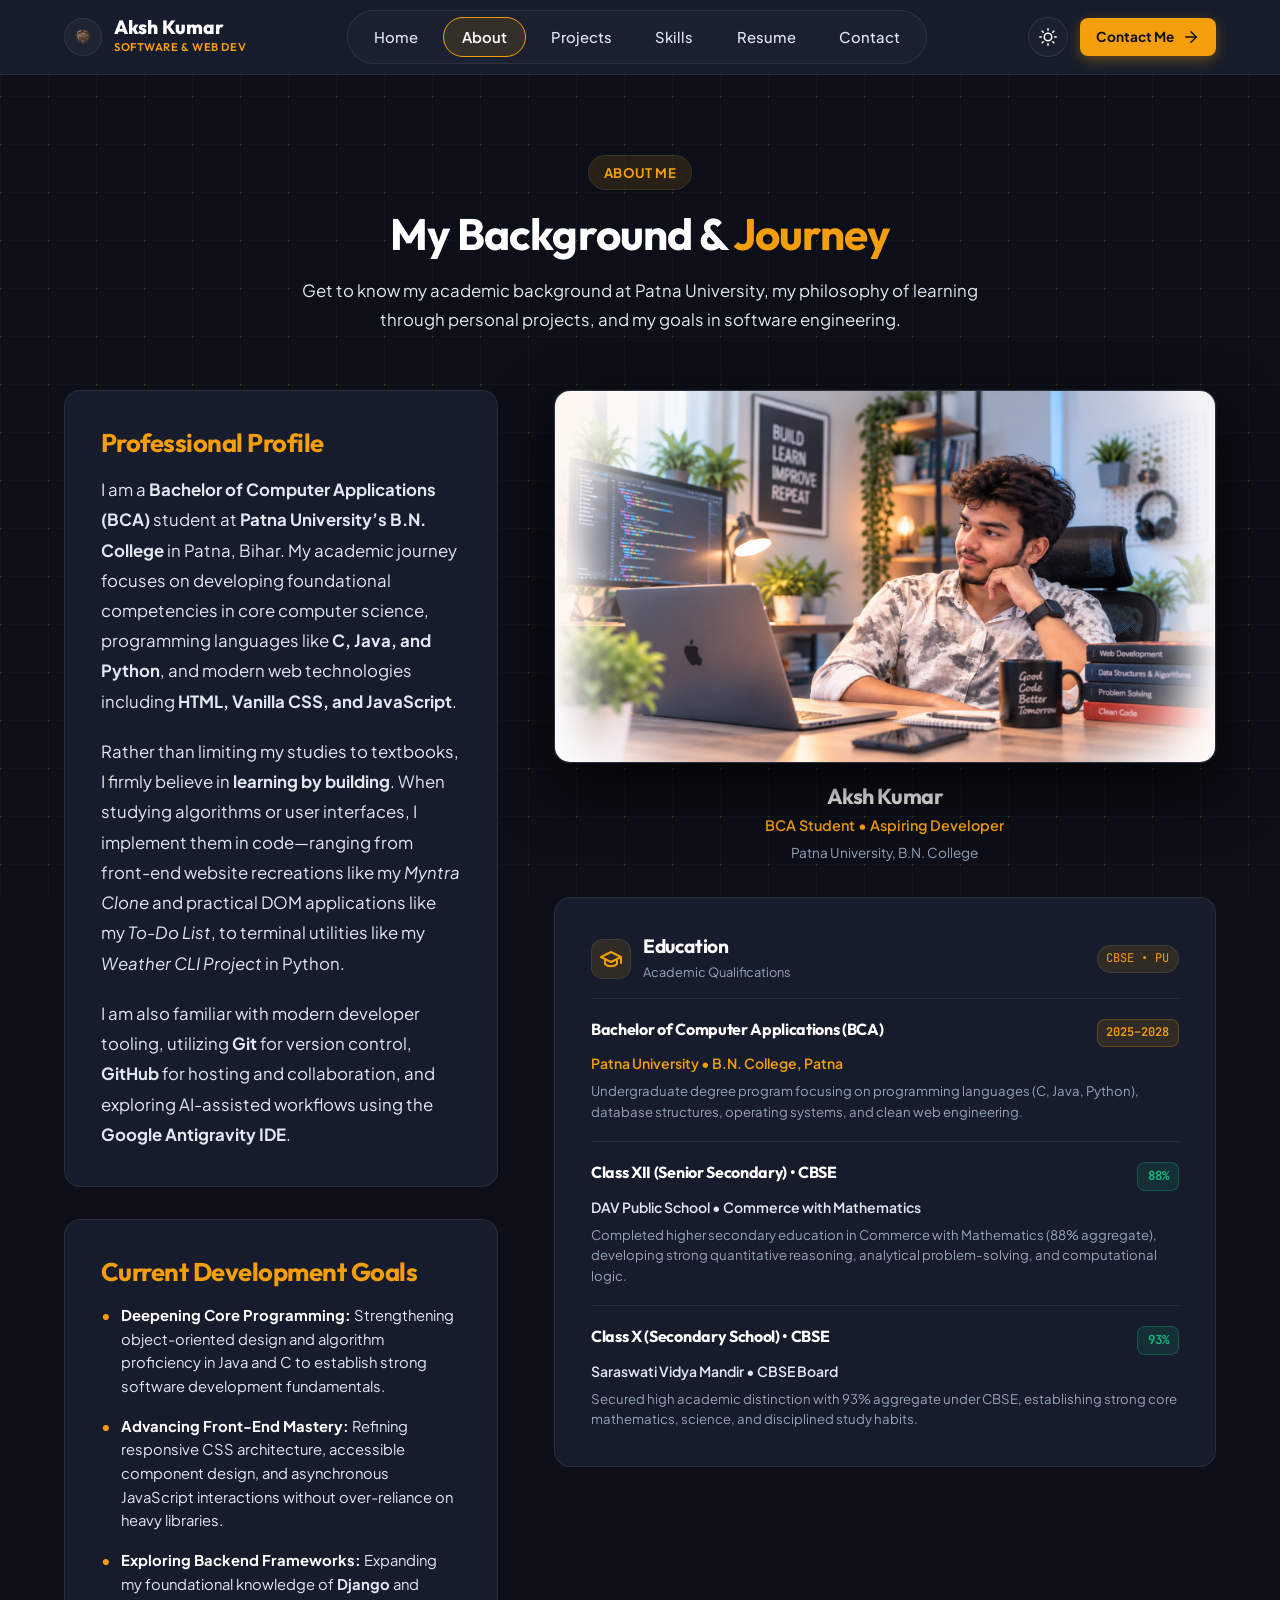
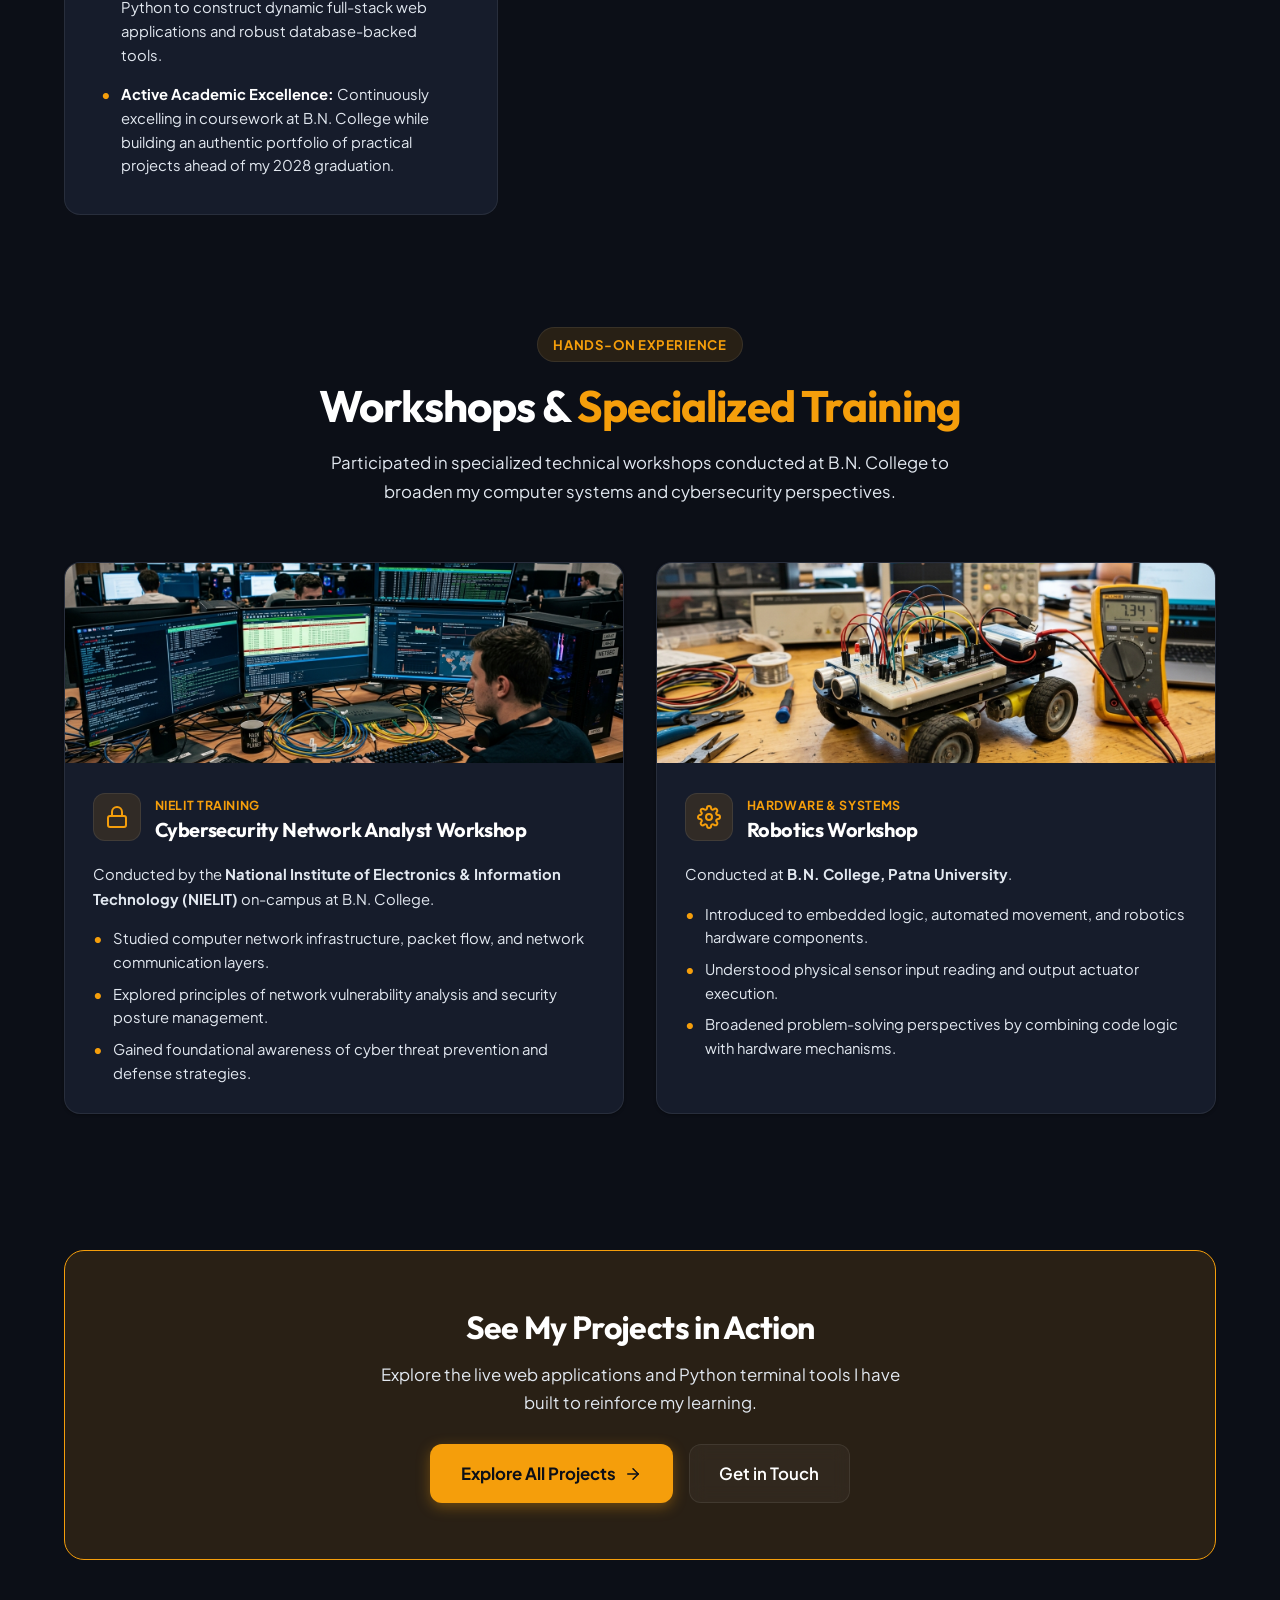
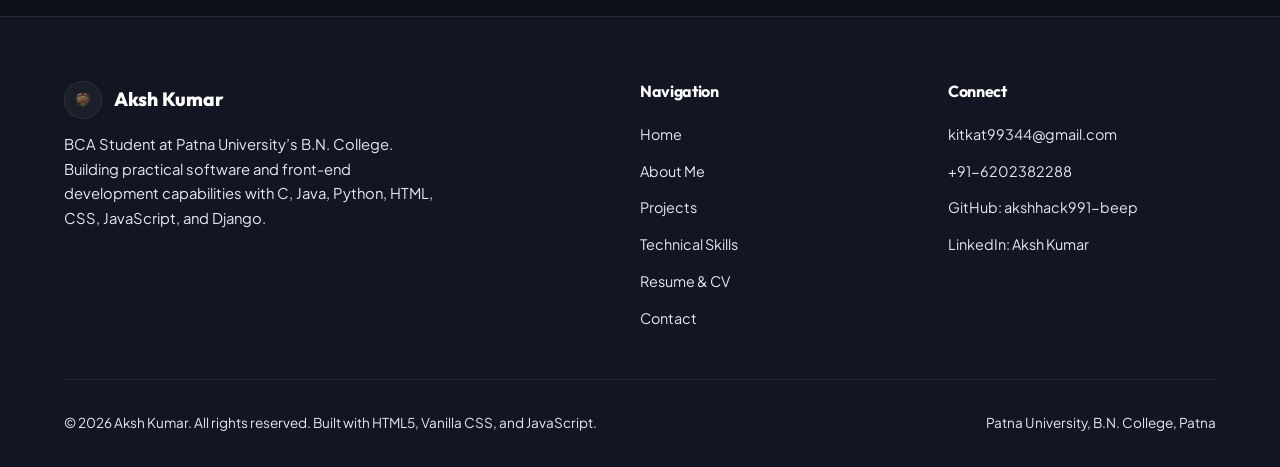
==== commit 47542290: "chore: update GitHub profile handle and links to akshhack991-beep" ====
--- a/about.html
+++ b/about.html
@@ -350,7 +350,7 @@
           <ul class="footer-links-list">
             <li><a href="mailto:kitkat99344@gmail.com" class="footer-link">kitkat99344@gmail.com</a></li>
             <li><a href="tel:+916202382288" class="footer-link">+91-6202382288</a></li>
-            <li><a href="https://github.com/akshkumar3156-art" target="_blank" rel="noopener noreferrer" class="footer-link">GitHub: akshkumar3156-art</a></li>
+            <li><a href="https://github.com/akshhack991-beep" target="_blank" rel="noopener noreferrer" class="footer-link">GitHub: akshhack991-beep</a></li>
             <li><a href="https://www.linkedin.com/in/aksh-kumar-370840359/" target="_blank" rel="noopener noreferrer" class="footer-link">LinkedIn: Aksh Kumar</a></li>
           </ul>
         </div>
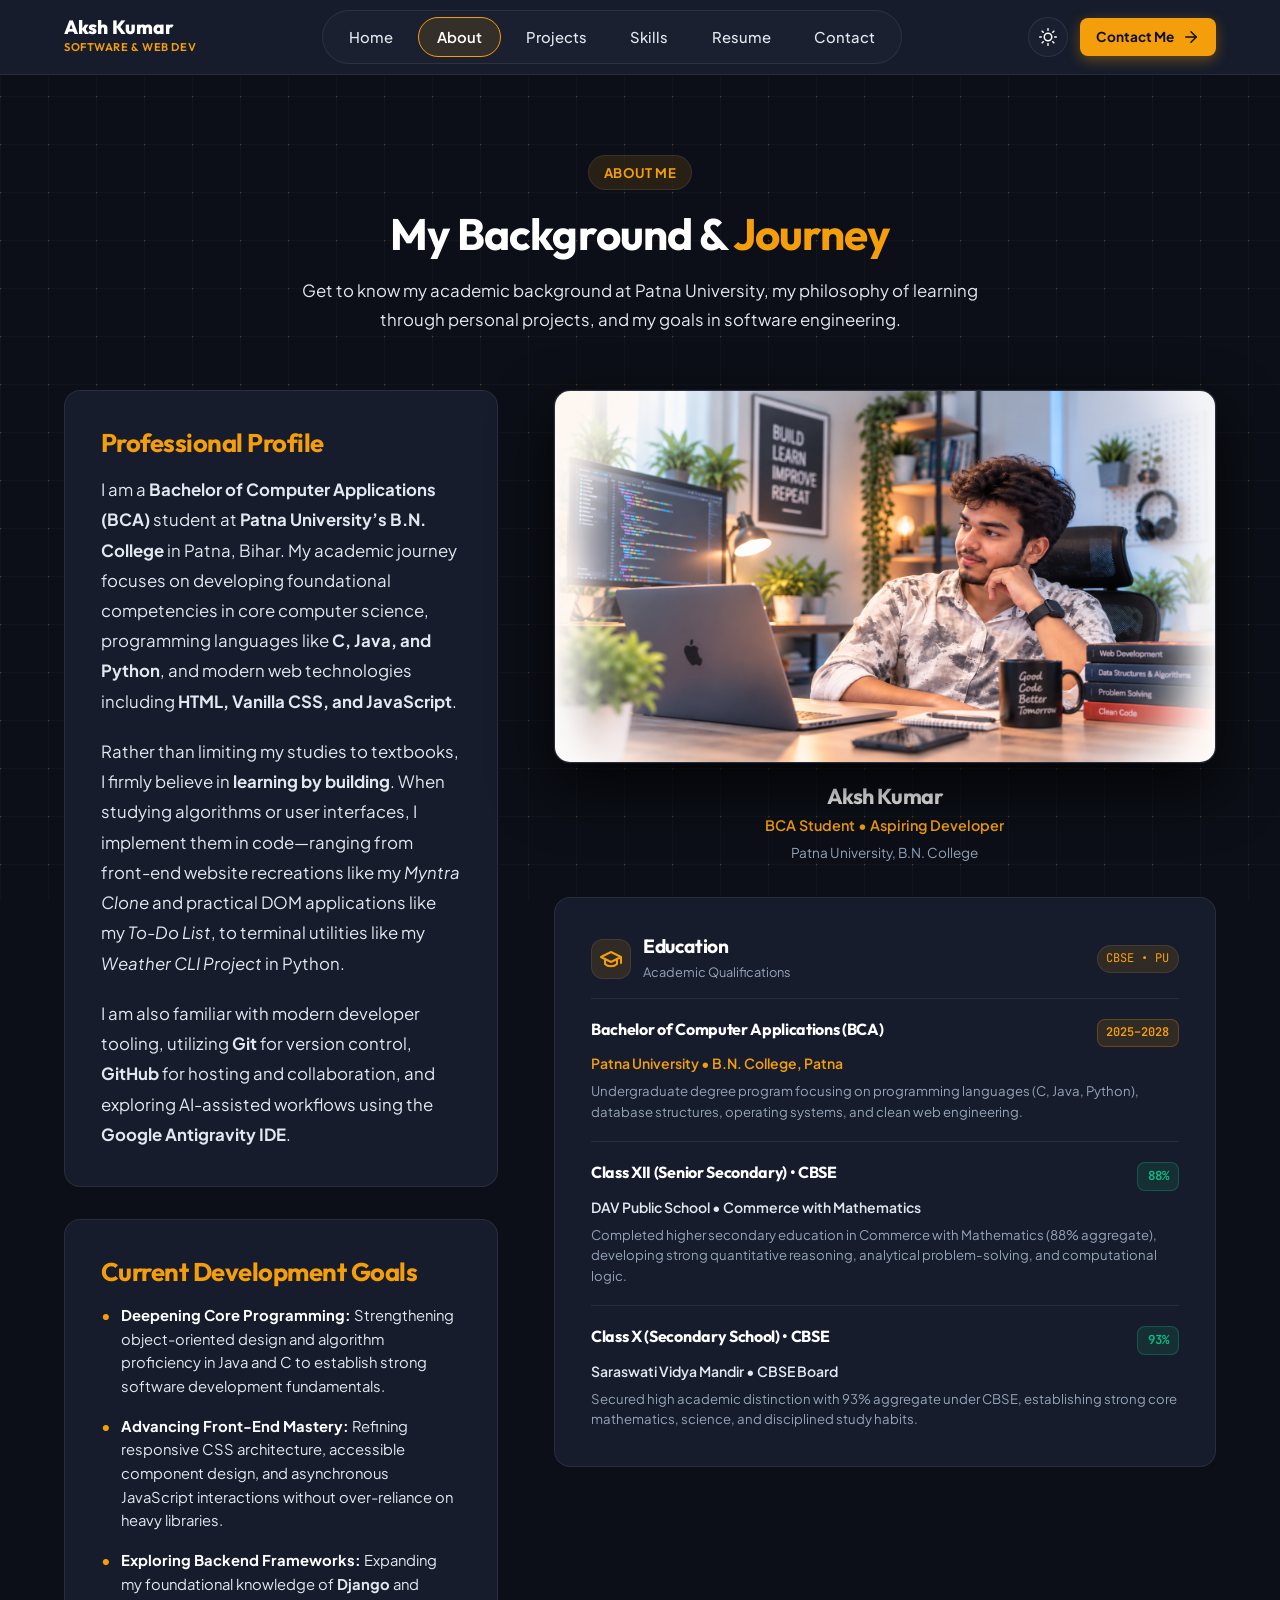
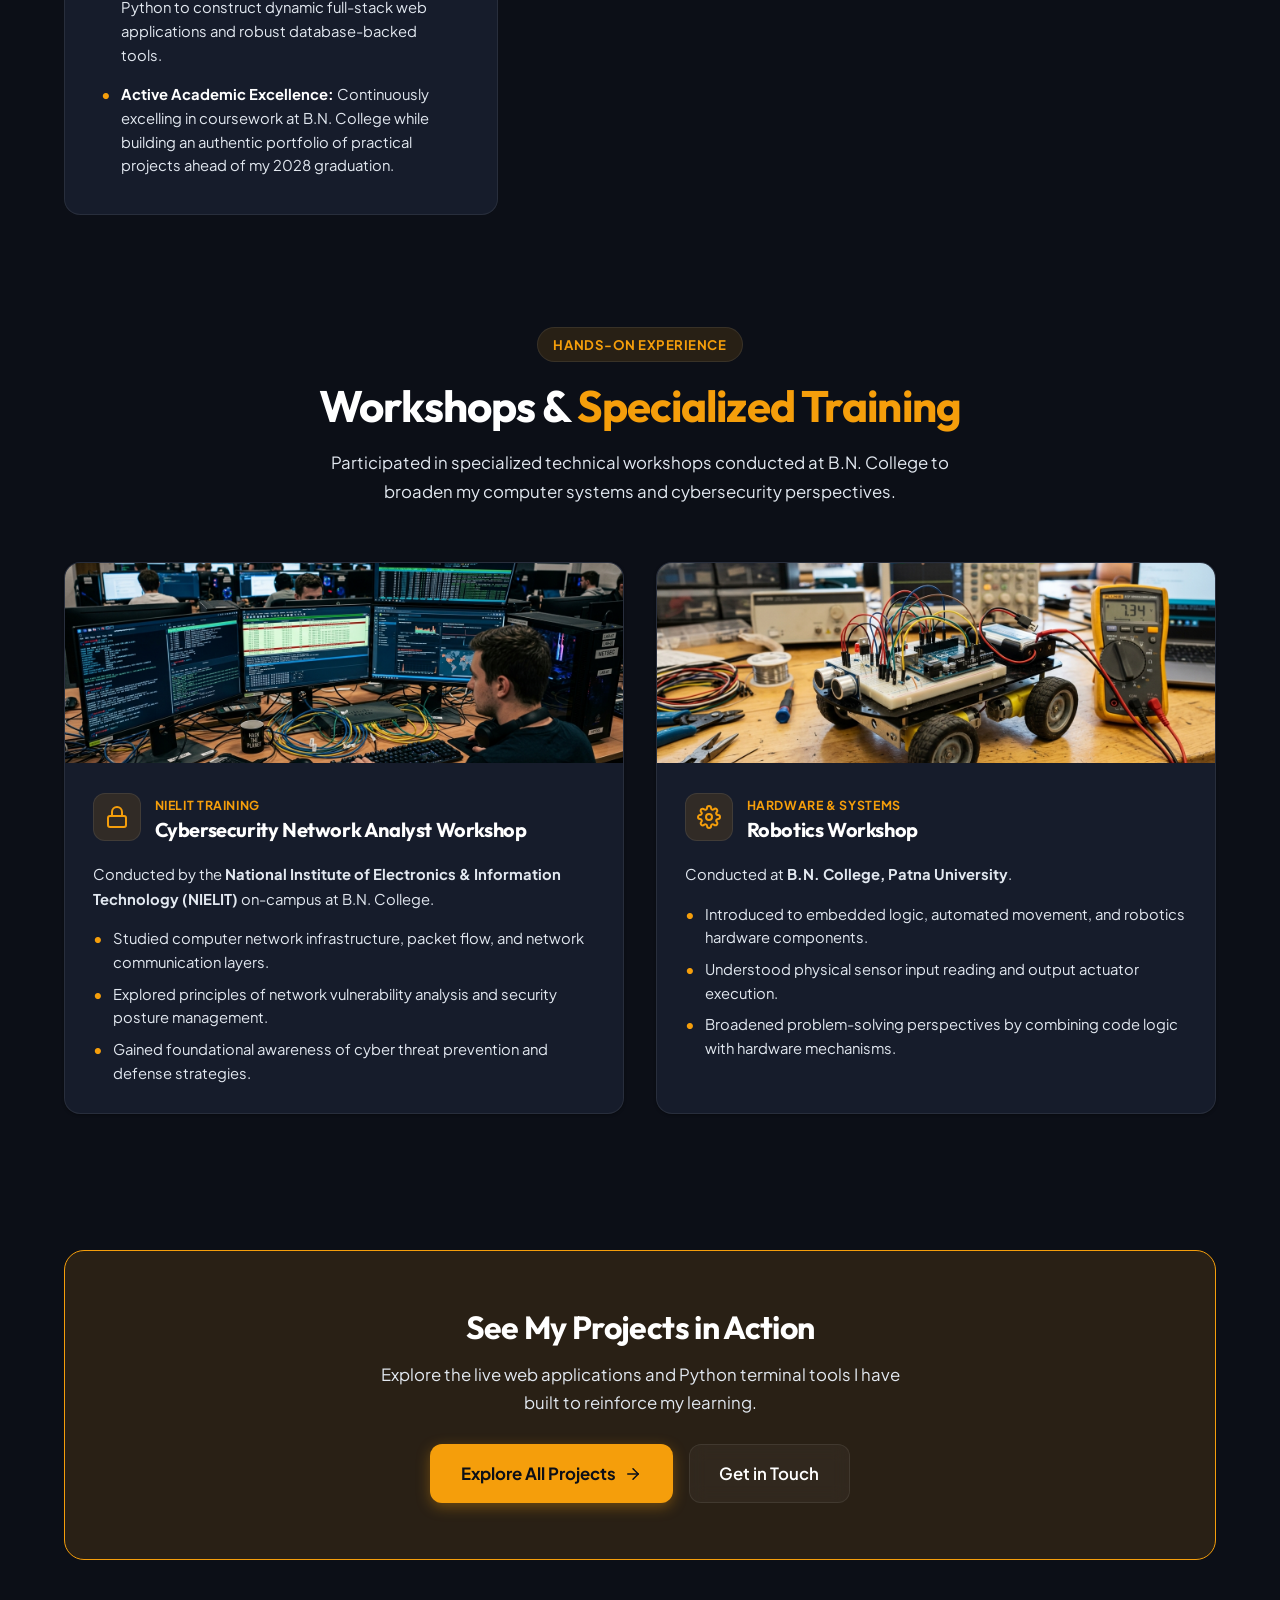
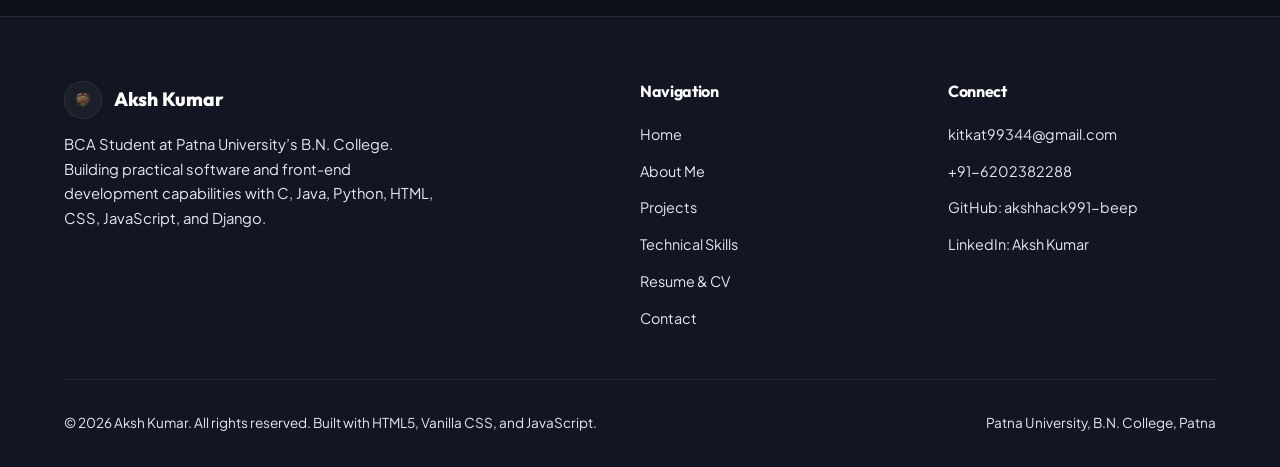
==== commit e32a73cf: "fix(mobile): resolve horizontal scroll, remove top header logo, and prevent name splitting across li" ====
--- a/about.html
+++ b/about.html
@@ -14,7 +14,6 @@
   <header class="site-header" id="siteHeader">
     <div class="container nav-container">
       <a href="index.html" class="brand-link" aria-label="Aksh Kumar Portfolio Home">
-        <img src="assets/images/kitkat-logo.png" alt="Aksh Kumar Emblem" class="brand-emblem" width="38" height="38">
         <span class="brand-text">
           <span class="brand-name">Aksh Kumar</span>
           <span class="brand-sub">Software &amp; Web Dev</span>
--- a/css/style.css
+++ b/css/style.css
@@ -133,6 +133,9 @@
   scroll-behavior: smooth;
   -webkit-font-smoothing: antialiased;
   -moz-osx-font-smoothing: grayscale;
+  overflow-x: hidden;
+  max-width: 100%;
+  width: 100%;
 }
 
 body {
@@ -147,6 +150,8 @@
   display: flex;
   flex-direction: column;
   overflow-x: hidden;
+  max-width: 100%;
+  width: 100%;
   position: relative;
   transition: background-color var(--transition-base), color var(--transition-base);
 }
@@ -203,6 +208,14 @@
   margin-right: auto;
   padding-left: 1.5rem;
   padding-right: 1.5rem;
+  box-sizing: border-box;
+}
+
+@media (max-width: 480px) {
+  .container {
+    padding-left: 1rem;
+    padding-right: 1rem;
+  }
 }
 
 .section {
@@ -633,6 +646,12 @@
   font-weight: 600;
   margin-bottom: 1.25rem;
   backdrop-filter: blur(8px);
+  max-width: 100%;
+  box-sizing: border-box;
+}
+
+.status-badge-text {
+  display: inline;
 }
 
 .status-dot {
@@ -667,6 +686,11 @@
   margin-bottom: 0.5rem;
 }
 
+.hero-name-highlight {
+  color: var(--accent-primary);
+  white-space: nowrap;
+}
+
 .hero-subtitle {
   font-size: clamp(1rem, 1.3vw, 1.15rem);
   font-weight: 600;
@@ -722,11 +746,14 @@
   .hero-section {
     min-height: auto;
     padding: 1.25rem 0 2.5rem 0;
+    overflow-x: hidden;
   }
   .hero-grid {
     display: flex;
     flex-direction: column;
     gap: 1.5rem;
+    width: 100%;
+    max-width: 100%;
   }
   /* On mobile and tablets, show image first at top so it is immediately visible with no scroll! */
   .hero-visual-wrapper {
@@ -739,6 +766,8 @@
     order: 2;
     align-items: center;
     text-align: center;
+    width: 100%;
+    max-width: 100%;
   }
   .hero-description {
     text-align: center;
@@ -749,22 +778,70 @@
   }
   .hero-stats-bar {
     text-align: center;
-  }
-}
-
-@media (max-width: 540px) {
+    width: 100%;
+  }
+}
+
+@media (max-width: 600px) {
+  .status-badge {
+    display: inline-flex;
+    align-items: flex-start;
+    border-radius: var(--radius-md);
+    padding: 0.4rem 0.75rem;
+    font-size: 0.76rem;
+    line-height: 1.35;
+    text-align: left;
+    white-space: normal;
+    word-break: break-word;
+    max-width: 100%;
+  }
+  .status-dot {
+    flex-shrink: 0;
+    margin-top: 4px;
+  }
+
+  .hero-title {
+    font-size: clamp(1.85rem, 7.5vw, 2.35rem);
+    line-height: 1.2;
+    margin-bottom: 0.4rem;
+  }
+
+  .hero-greeting {
+    display: block;
+    font-size: 1.25rem;
+    font-weight: 600;
+    color: var(--text-secondary);
+    margin-bottom: 0.15rem;
+  }
+
+  .hero-name-highlight {
+    display: inline-block;
+    white-space: nowrap;
+    color: var(--accent-primary);
+  }
+
+  .hero-subtitle {
+    font-size: 0.95rem;
+    line-height: 1.4;
+  }
+
   .hero-stats-bar {
-    gap: 0.75rem;
+    grid-template-columns: repeat(3, minmax(0, 1fr));
+    gap: 0.5rem;
+    width: 100%;
   }
   .stat-number {
-    font-size: 1.25rem;
+    font-size: 1.2rem;
   }
   .stat-label {
-    font-size: 0.7rem;
-  }
+    font-size: 0.68rem;
+    line-height: 1.2;
+  }
+
   .hero-actions {
     flex-direction: column;
     width: 100%;
+    gap: 0.65rem;
   }
   .hero-actions .btn {
     width: 100%;
@@ -922,6 +999,35 @@
 /* --------------------------------------------------------------------------
    8. Project Cards
    -------------------------------------------------------------------------- */
+.filter-bar {
+  display: flex;
+  flex-wrap: wrap;
+  align-items: center;
+  justify-content: center;
+  gap: 0.65rem;
+  margin-bottom: 2.25rem;
+  width: 100%;
+}
+
+.filter-pill {
+  padding: 0.5rem 1.15rem;
+  border-radius: var(--radius-full);
+  background: var(--bg-surface);
+  border: 1px solid var(--border-subtle);
+  color: var(--text-secondary);
+  font-size: 0.875rem;
+  font-weight: 600;
+  cursor: pointer;
+  transition: all var(--transition-fast);
+}
+
+.filter-pill:hover,
+.filter-pill.active {
+  background: var(--gradient-accent-soft);
+  border-color: var(--accent-primary);
+  color: var(--accent-primary);
+}
+
 .projects-grid {
   display: grid;
   grid-template-columns: 1fr;
